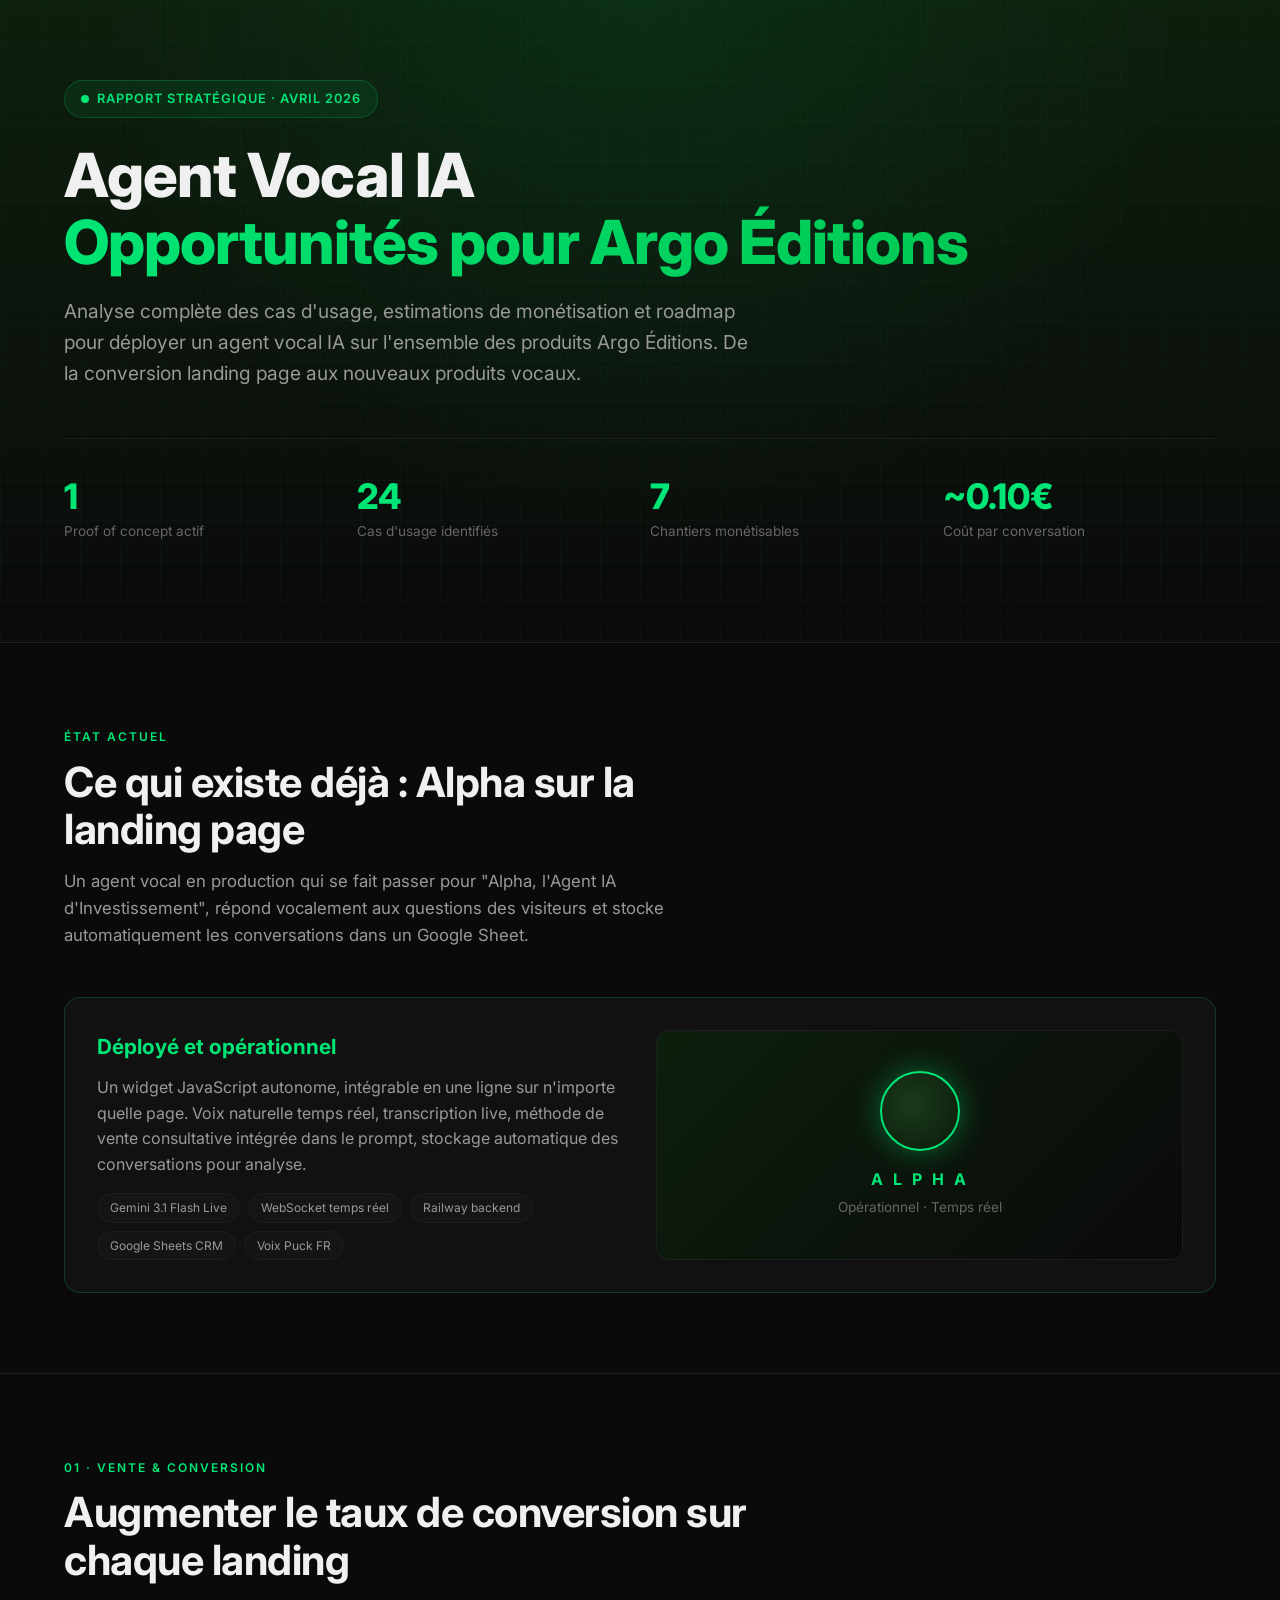
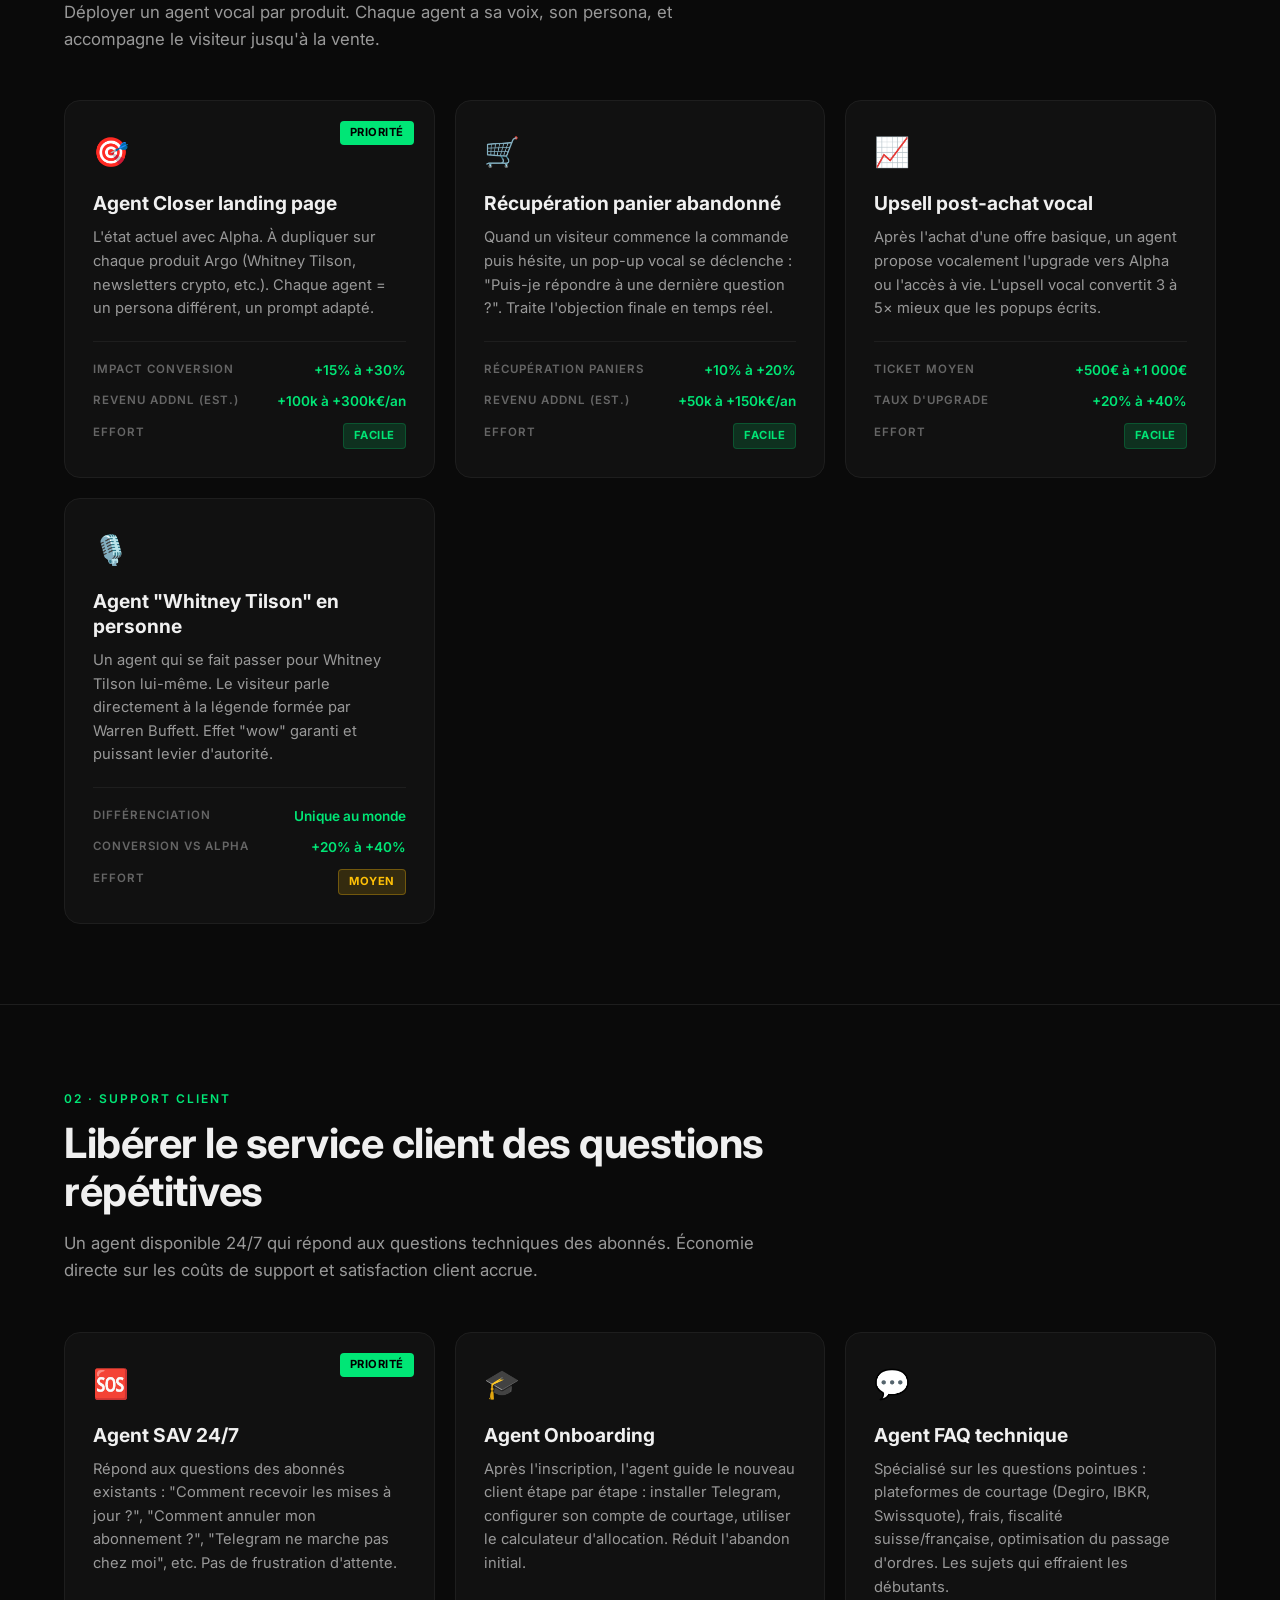
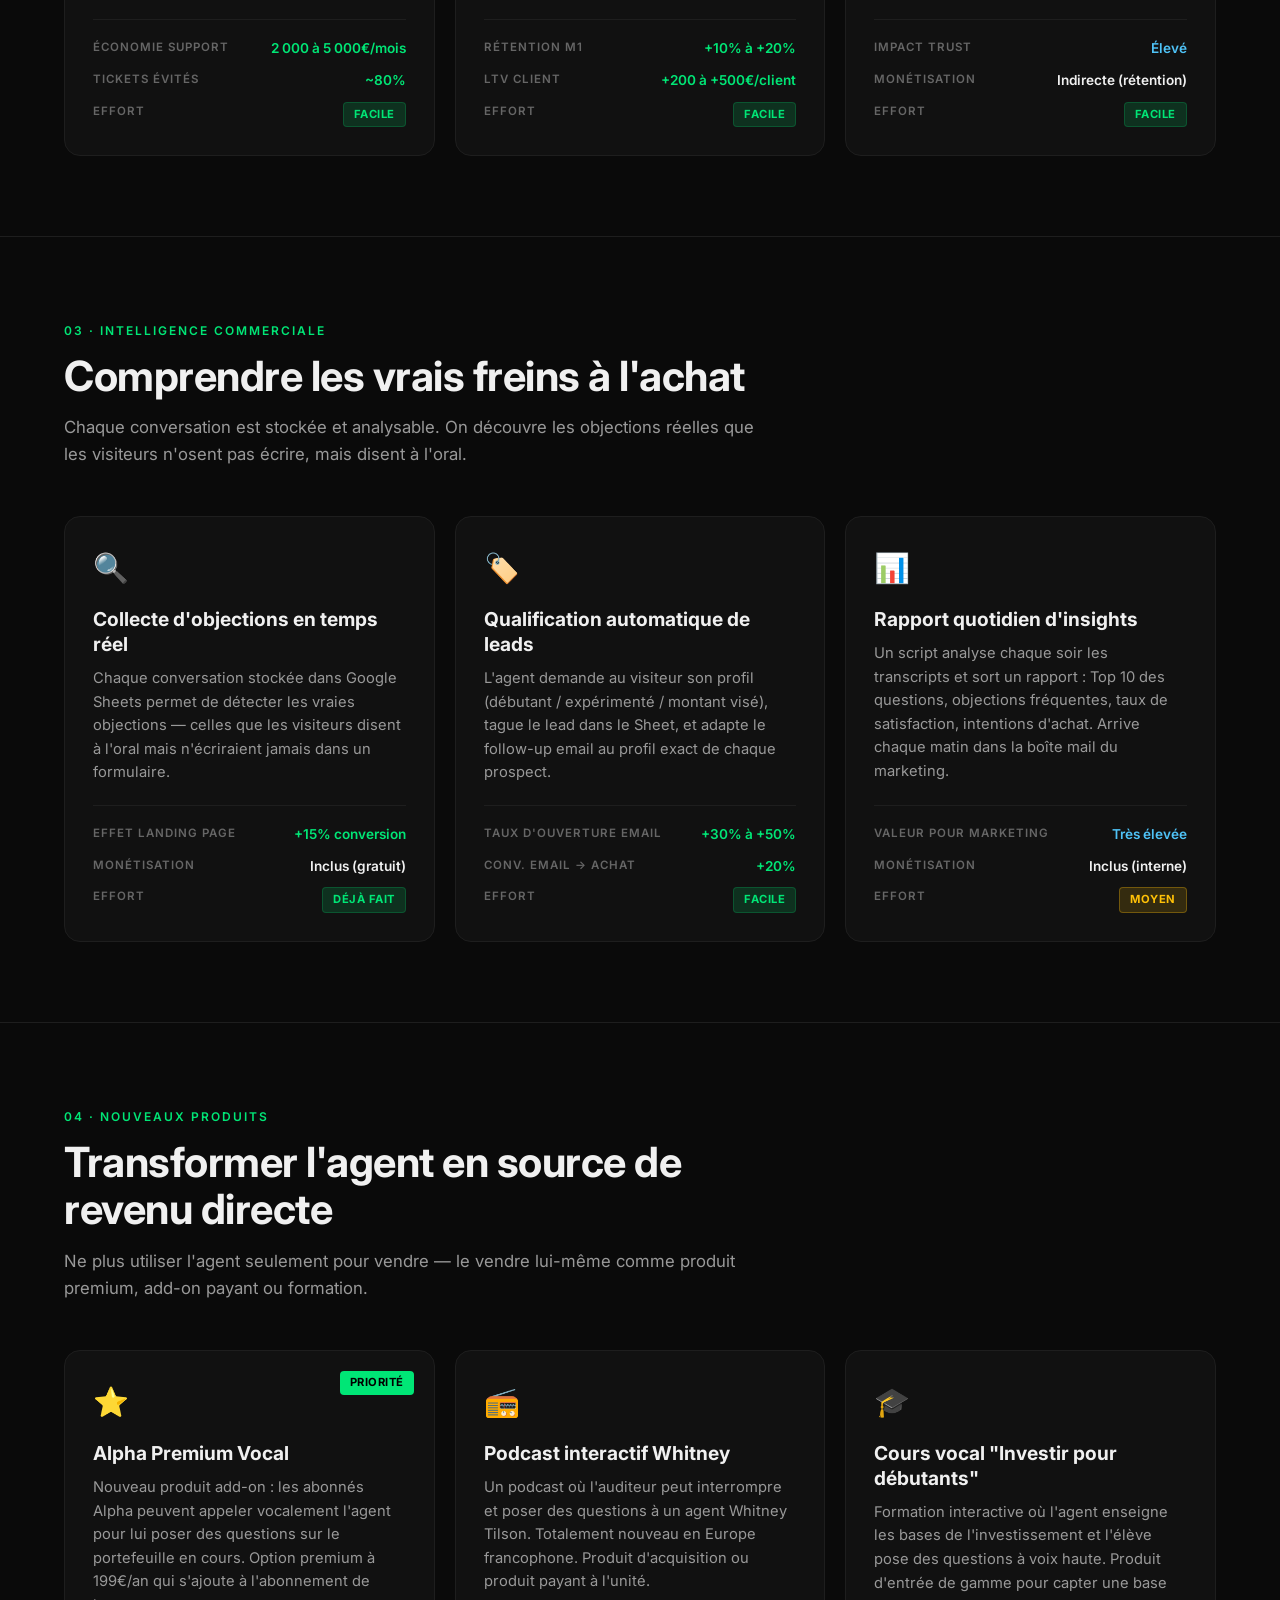
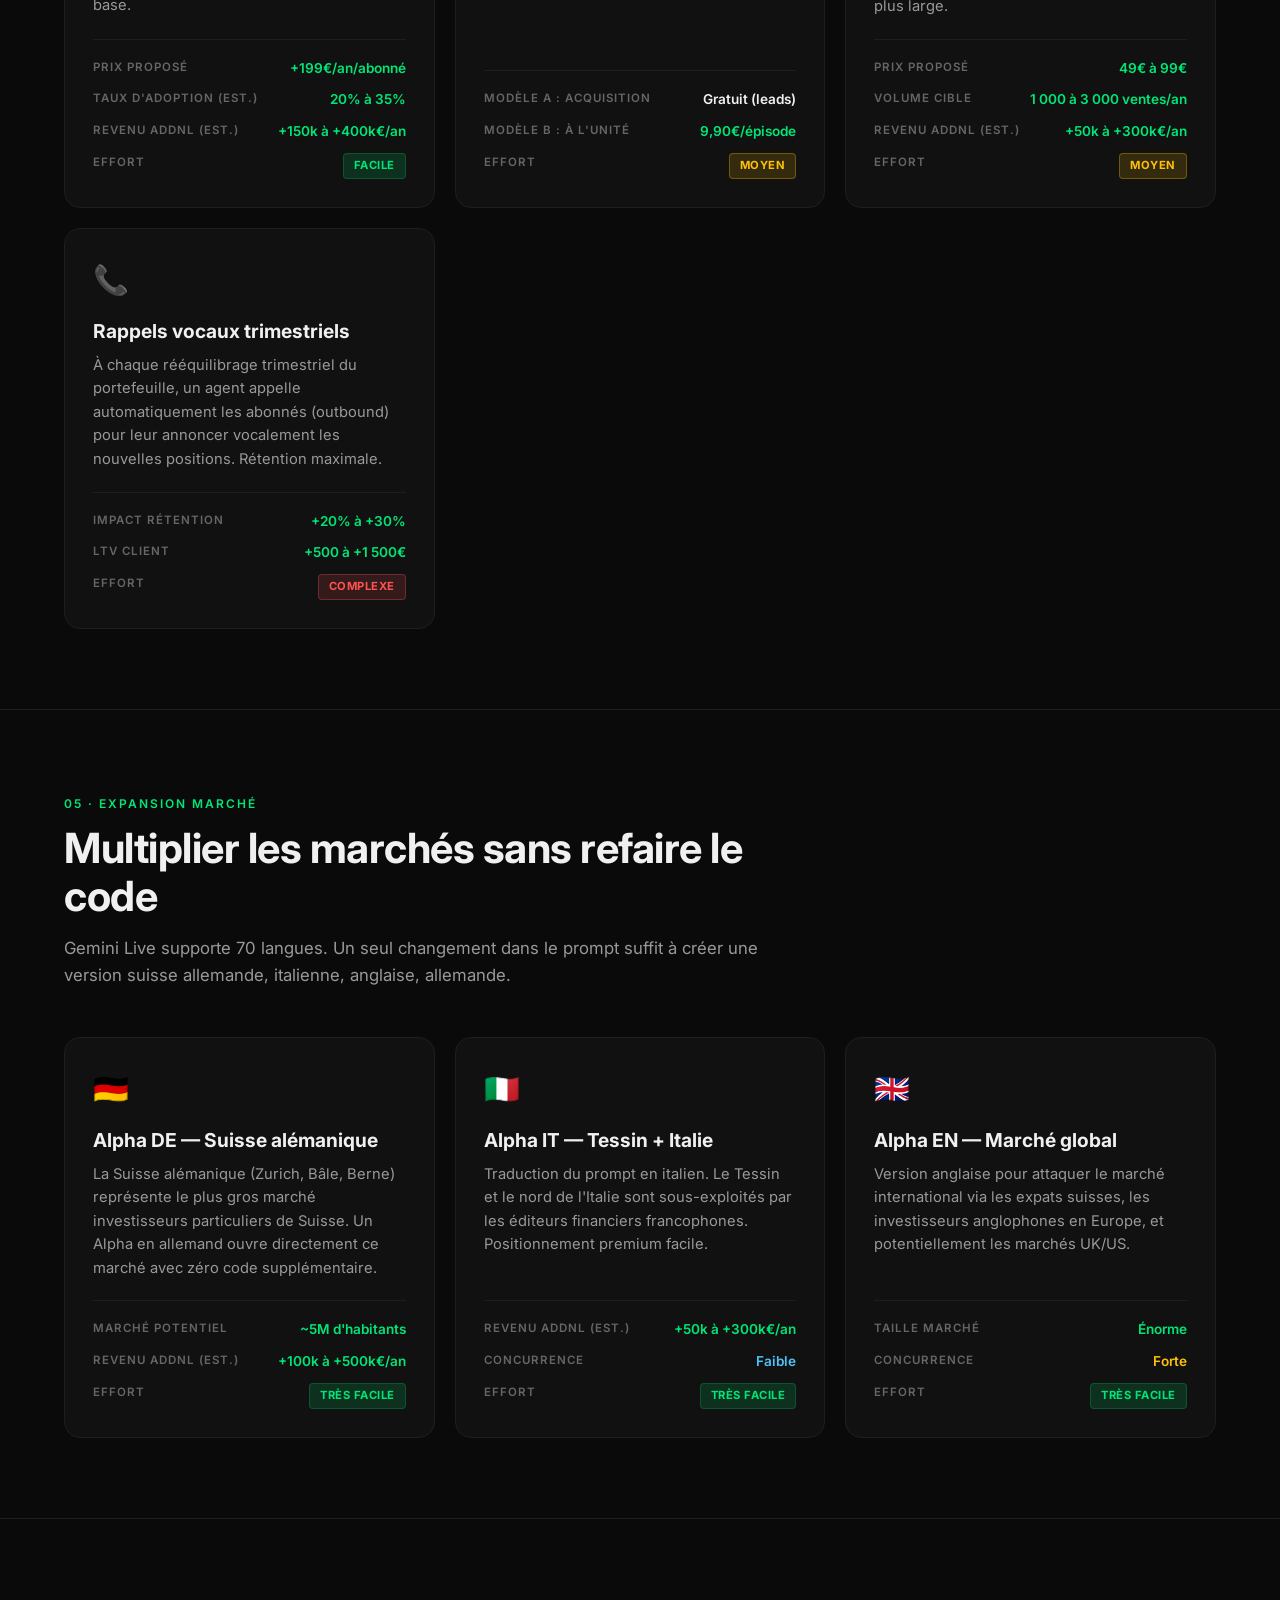
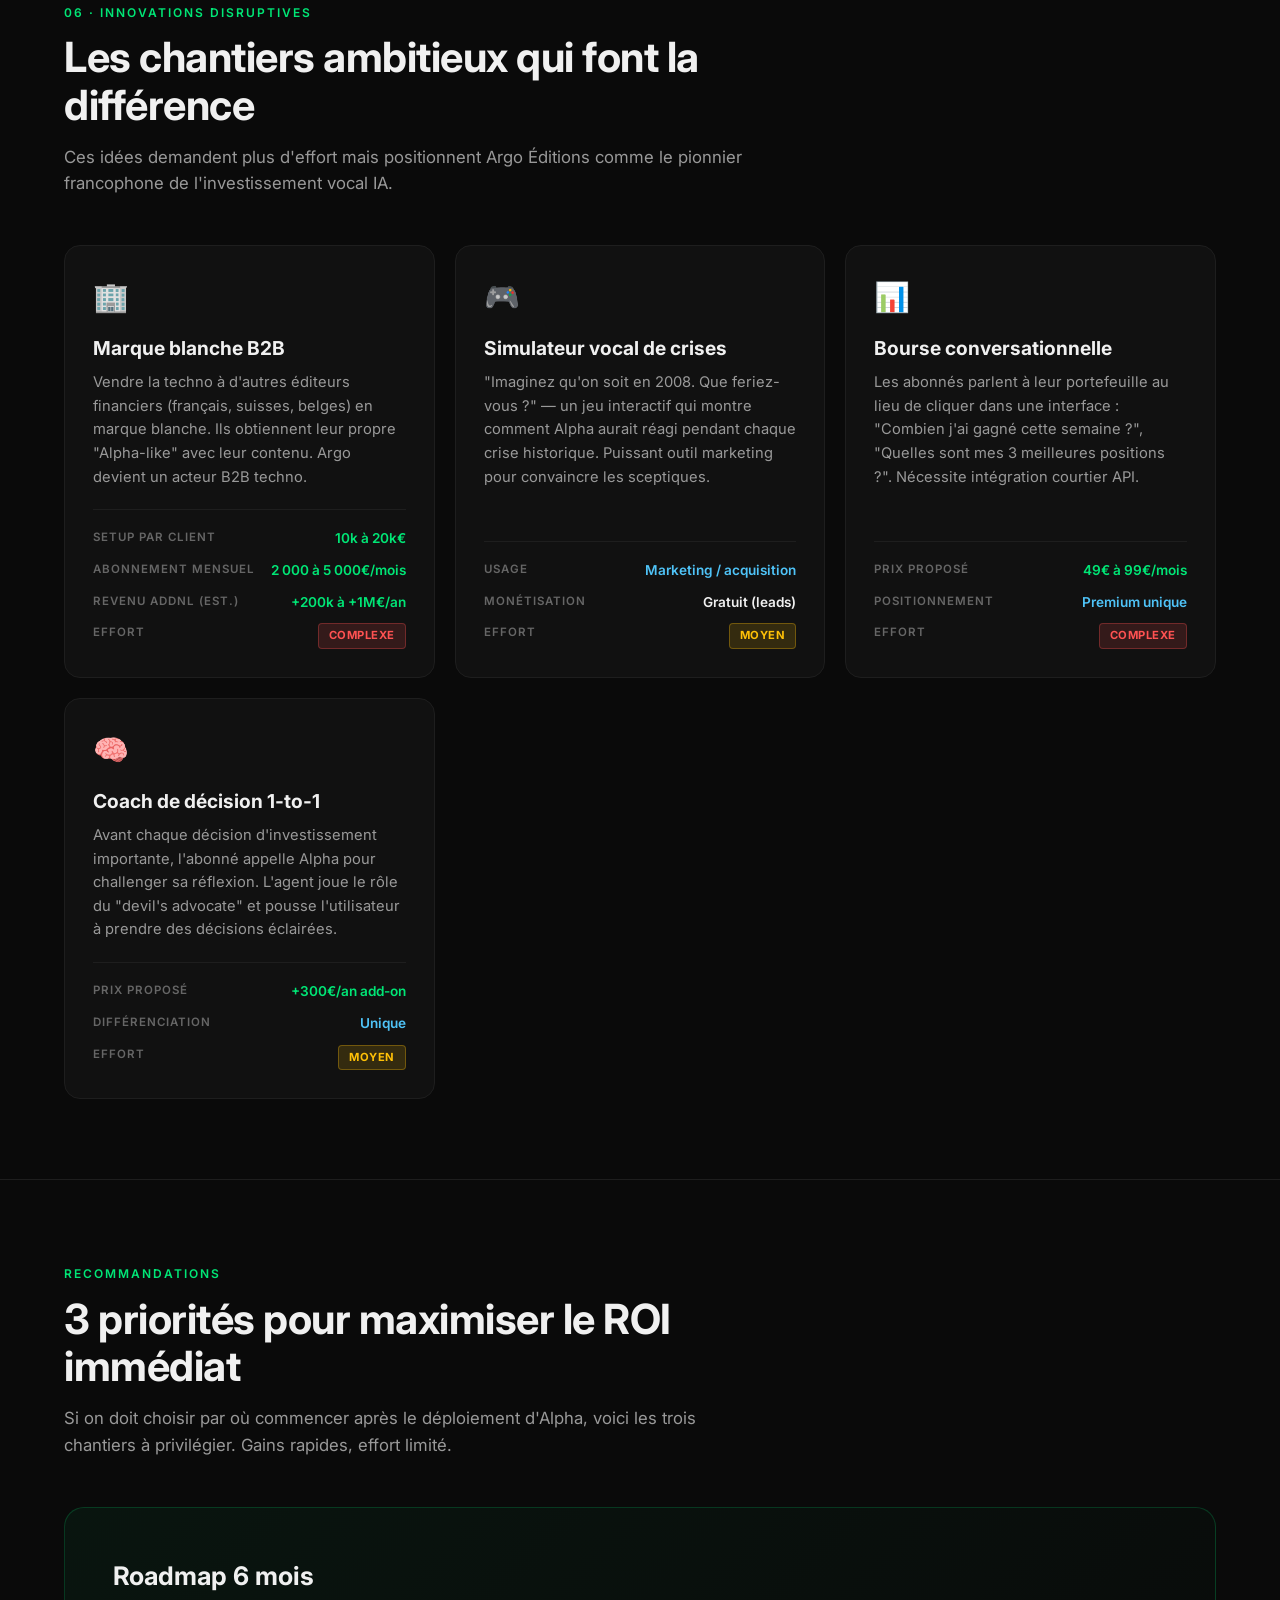
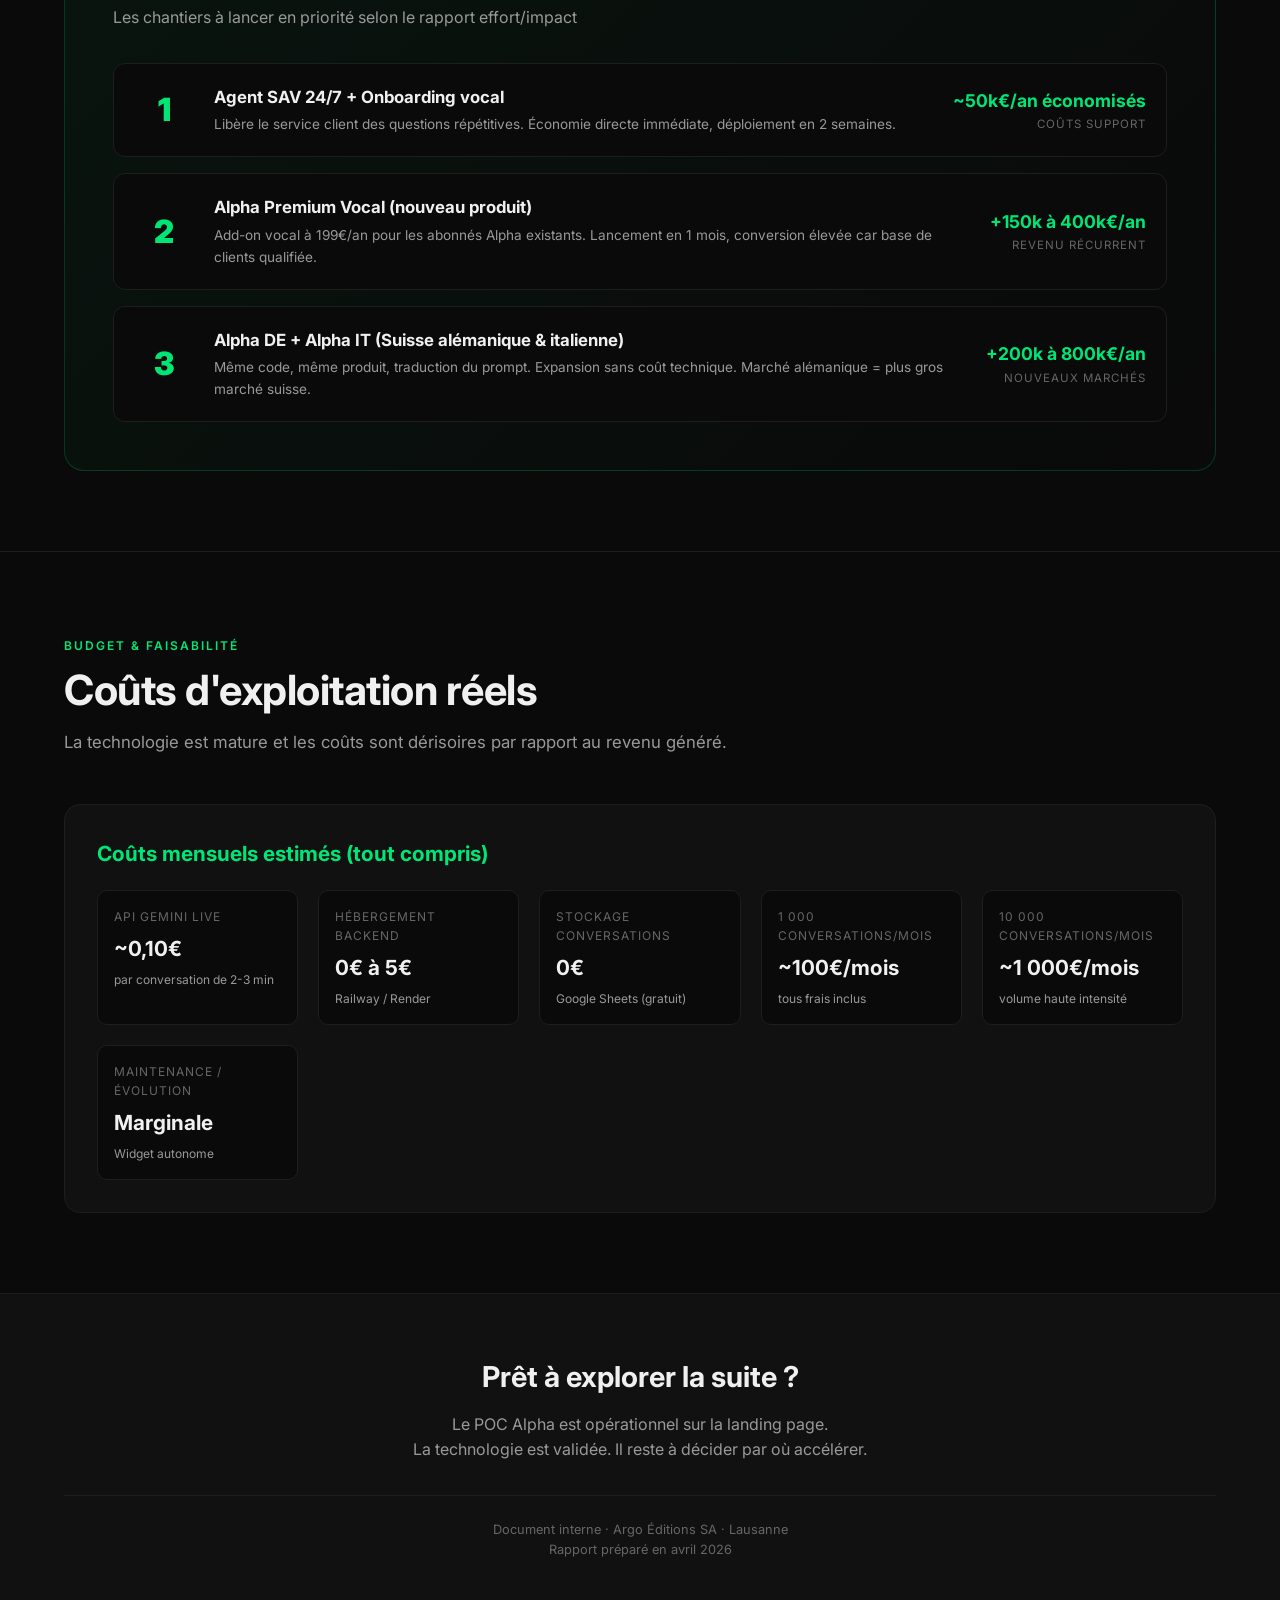
==== presentation/index.html @ e546a3e7 "Add strategic presentation site for Argo Éditions Co-Authored-By: Claude Opus 4.6 (1M context) <nore" ====
<!DOCTYPE html>
<html lang="fr">
<head>
  <meta charset="UTF-8">
  <meta name="viewport" content="width=device-width, initial-scale=1.0">
  <title>Agent Vocal IA — Opportunités pour Argo Éditions</title>
  <meta name="description" content="Présentation stratégique : cas d'usage, monétisation et roadmap pour déployer l'agent vocal IA chez Argo Éditions SA.">
  <link rel="preconnect" href="https://fonts.googleapis.com">
  <link rel="preconnect" href="https://fonts.gstatic.com" crossorigin>
  <link href="https://fonts.googleapis.com/css2?family=Inter:wght@300;400;500;600;700;800;900&display=swap" rel="stylesheet">
  <style>
    * {
      margin: 0;
      padding: 0;
      box-sizing: border-box;
    }

    :root {
      --bg: #0a0a0a;
      --bg-2: #111;
      --bg-3: #151515;
      --border: #1e1e1e;
      --border-hover: #2a2a2a;
      --green: #00e676;
      --green-dim: rgba(0, 230, 118, 0.08);
      --green-border: rgba(0, 230, 118, 0.2);
      --text: #f0f0f0;
      --text-dim: #999;
      --text-subtle: #666;
      --yellow: #ffc107;
      --red: #ff5252;
      --blue: #4fc3f7;
    }

    html {
      scroll-behavior: smooth;
    }

    body {
      font-family: 'Inter', -apple-system, BlinkMacSystemFont, sans-serif;
      background: var(--bg);
      color: var(--text);
      line-height: 1.6;
      -webkit-font-smoothing: antialiased;
    }

    .container {
      max-width: 1200px;
      margin: 0 auto;
      padding: 0 24px;
    }

    /* ============ HEADER / HERO ============ */
    header {
      background: radial-gradient(ellipse at top, rgba(0, 230, 118, 0.08) 0%, transparent 60%),
                  linear-gradient(180deg, #0d1f0d 0%, #0a0a0a 100%);
      border-bottom: 1px solid var(--border);
      padding: 80px 0 100px;
      position: relative;
      overflow: hidden;
    }

    header::before {
      content: "";
      position: absolute;
      top: 0;
      left: 0;
      right: 0;
      bottom: 0;
      background-image:
        linear-gradient(rgba(0, 230, 118, 0.03) 1px, transparent 1px),
        linear-gradient(90deg, rgba(0, 230, 118, 0.03) 1px, transparent 1px);
      background-size: 40px 40px;
      pointer-events: none;
    }

    .hero-badge {
      display: inline-flex;
      align-items: center;
      gap: 8px;
      background: var(--green-dim);
      border: 1px solid var(--green-border);
      color: var(--green);
      padding: 8px 16px;
      border-radius: 50px;
      font-size: 0.8rem;
      font-weight: 600;
      letter-spacing: 1px;
      text-transform: uppercase;
      margin-bottom: 24px;
    }

    .hero-badge::before {
      content: "";
      width: 8px;
      height: 8px;
      background: var(--green);
      border-radius: 50%;
      animation: pulse 2s ease-in-out infinite;
    }

    @keyframes pulse {
      0%, 100% { opacity: 1; transform: scale(1); }
      50% { opacity: 0.5; transform: scale(1.2); }
    }

    header h1 {
      font-size: clamp(2rem, 5vw, 3.8rem);
      font-weight: 800;
      line-height: 1.1;
      margin-bottom: 20px;
      letter-spacing: -1px;
    }

    header h1 span {
      background: linear-gradient(135deg, #00e676, #00c853);
      -webkit-background-clip: text;
      -webkit-text-fill-color: transparent;
      background-clip: text;
    }

    header .subtitle {
      font-size: 1.2rem;
      color: var(--text-dim);
      max-width: 700px;
      margin-bottom: 40px;
    }

    .hero-stats {
      display: grid;
      grid-template-columns: repeat(auto-fit, minmax(180px, 1fr));
      gap: 20px;
      margin-top: 50px;
      padding-top: 40px;
      border-top: 1px solid var(--border);
    }

    .hero-stat .number {
      font-size: 2.2rem;
      font-weight: 800;
      color: var(--green);
      line-height: 1;
    }

    .hero-stat .label {
      font-size: 0.85rem;
      color: var(--text-subtle);
      margin-top: 6px;
    }

    /* ============ SECTIONS ============ */
    section {
      padding: 80px 0;
      border-bottom: 1px solid var(--border);
    }

    .section-header {
      margin-bottom: 48px;
      max-width: 700px;
    }

    .section-tag {
      display: inline-block;
      font-size: 0.75rem;
      color: var(--green);
      font-weight: 600;
      letter-spacing: 2px;
      text-transform: uppercase;
      margin-bottom: 12px;
    }

    .section-header h2 {
      font-size: clamp(1.8rem, 3.5vw, 2.6rem);
      font-weight: 700;
      line-height: 1.15;
      margin-bottom: 14px;
      letter-spacing: -0.5px;
    }

    .section-header p {
      color: var(--text-dim);
      font-size: 1.05rem;
    }

    /* ============ CURRENT STATE ============ */
    .current-box {
      background: var(--bg-2);
      border: 1px solid var(--green-border);
      border-radius: 16px;
      padding: 32px;
      display: grid;
      grid-template-columns: 1fr 1fr;
      gap: 32px;
    }

    .current-box .current-text h3 {
      font-size: 1.3rem;
      margin-bottom: 12px;
      color: var(--green);
    }

    .current-box .current-text p {
      color: var(--text-dim);
      margin-bottom: 16px;
    }

    .tech-stack {
      display: flex;
      flex-wrap: wrap;
      gap: 8px;
      margin-top: 12px;
    }

    .tech-chip {
      background: var(--bg-3);
      border: 1px solid var(--border);
      padding: 4px 12px;
      border-radius: 50px;
      font-size: 0.75rem;
      color: var(--text-dim);
    }

    .current-box .current-demo {
      background: linear-gradient(135deg, #0d1f0d, #0a0a0a);
      border: 1px solid var(--border);
      border-radius: 12px;
      padding: 24px;
      display: flex;
      flex-direction: column;
      align-items: center;
      justify-content: center;
      text-align: center;
    }

    .demo-orb {
      width: 80px;
      height: 80px;
      border-radius: 50%;
      background: radial-gradient(circle at 40% 40%, #1a3a1a, #0a1a0a);
      border: 2px solid var(--green);
      box-shadow: 0 0 30px rgba(0, 230, 118, 0.4);
      animation: breathe 3s ease-in-out infinite;
      margin-bottom: 16px;
    }

    @keyframes breathe {
      0%, 100% { transform: scale(1); }
      50% { transform: scale(1.08); }
    }

    .demo-label {
      color: var(--green);
      font-weight: 700;
      letter-spacing: 3px;
      font-size: 1rem;
      margin-bottom: 4px;
    }

    .demo-status {
      font-size: 0.85rem;
      color: var(--text-subtle);
    }

    /* ============ CARDS GRID ============ */
    .cards-grid {
      display: grid;
      grid-template-columns: repeat(auto-fit, minmax(340px, 1fr));
      gap: 20px;
    }

    .card {
      background: var(--bg-2);
      border: 1px solid var(--border);
      border-radius: 16px;
      padding: 28px;
      transition: all 0.3s ease;
      display: flex;
      flex-direction: column;
      position: relative;
    }

    .card:hover {
      border-color: var(--green-border);
      transform: translateY(-4px);
      box-shadow: 0 8px 30px rgba(0, 230, 118, 0.08);
    }

    .card-icon {
      font-size: 1.8rem;
      margin-bottom: 16px;
    }

    .card h3 {
      font-size: 1.2rem;
      font-weight: 700;
      margin-bottom: 10px;
      line-height: 1.3;
    }

    .card p.desc {
      color: var(--text-dim);
      font-size: 0.92rem;
      margin-bottom: 20px;
      flex-grow: 1;
    }

    .card-details {
      display: flex;
      flex-direction: column;
      gap: 10px;
      padding-top: 18px;
      border-top: 1px solid var(--border);
    }

    .card-detail-row {
      display: flex;
      justify-content: space-between;
      align-items: flex-start;
      gap: 12px;
    }

    .detail-label {
      font-size: 0.72rem;
      color: var(--text-subtle);
      text-transform: uppercase;
      letter-spacing: 1px;
      font-weight: 600;
      flex-shrink: 0;
    }

    .detail-value {
      font-size: 0.85rem;
      color: var(--text);
      font-weight: 600;
      text-align: right;
    }

    .detail-value.green { color: var(--green); }
    .detail-value.yellow { color: var(--yellow); }
    .detail-value.blue { color: var(--blue); }

    .badge {
      display: inline-block;
      padding: 3px 10px;
      border-radius: 4px;
      font-size: 0.7rem;
      font-weight: 700;
      letter-spacing: 0.5px;
      text-transform: uppercase;
      margin-left: 8px;
    }

    .badge-priority {
      background: var(--green);
      color: #000;
      position: absolute;
      top: 20px;
      right: 20px;
    }

    .badge-easy {
      background: rgba(0, 230, 118, 0.15);
      color: var(--green);
      border: 1px solid var(--green-border);
    }

    .badge-medium {
      background: rgba(255, 193, 7, 0.15);
      color: var(--yellow);
      border: 1px solid rgba(255, 193, 7, 0.3);
    }

    .badge-hard {
      background: rgba(255, 82, 82, 0.15);
      color: var(--red);
      border: 1px solid rgba(255, 82, 82, 0.3);
    }

    /* ============ PRIORITIES ============ */
    .priorities {
      background: linear-gradient(135deg, rgba(0, 230, 118, 0.05), transparent);
      border: 1px solid var(--green-border);
      border-radius: 20px;
      padding: 48px;
      margin-top: 40px;
    }

    .priorities h3 {
      font-size: 1.6rem;
      margin-bottom: 8px;
    }

    .priorities p.subtitle {
      color: var(--text-dim);
      margin-bottom: 32px;
    }

    .priority-list {
      display: flex;
      flex-direction: column;
      gap: 16px;
    }

    .priority-item {
      display: grid;
      grid-template-columns: 60px 1fr auto;
      gap: 20px;
      align-items: center;
      padding: 20px;
      background: var(--bg);
      border: 1px solid var(--border);
      border-radius: 12px;
      transition: all 0.3s;
    }

    .priority-item:hover {
      border-color: var(--green-border);
    }

    .priority-rank {
      font-size: 2rem;
      font-weight: 900;
      color: var(--green);
      text-align: center;
    }

    .priority-content h4 {
      font-size: 1.05rem;
      margin-bottom: 4px;
    }

    .priority-content p {
      font-size: 0.85rem;
      color: var(--text-dim);
    }

    .priority-roi {
      text-align: right;
    }

    .priority-roi .amount {
      font-size: 1.1rem;
      font-weight: 700;
      color: var(--green);
    }

    .priority-roi .label {
      font-size: 0.72rem;
      color: var(--text-subtle);
      text-transform: uppercase;
      letter-spacing: 1px;
    }

    /* ============ COST BREAKDOWN ============ */
    .cost-section {
      background: var(--bg-2);
      border: 1px solid var(--border);
      border-radius: 16px;
      padding: 32px;
      margin-top: 32px;
    }

    .cost-section h3 {
      font-size: 1.3rem;
      margin-bottom: 20px;
      color: var(--green);
    }

    .cost-grid {
      display: grid;
      grid-template-columns: repeat(auto-fit, minmax(200px, 1fr));
      gap: 20px;
    }

    .cost-item {
      padding: 16px;
      background: var(--bg);
      border-radius: 10px;
      border: 1px solid var(--border);
    }

    .cost-item .cost-label {
      font-size: 0.75rem;
      color: var(--text-subtle);
      text-transform: uppercase;
      letter-spacing: 1px;
      margin-bottom: 6px;
    }

    .cost-item .cost-value {
      font-size: 1.3rem;
      font-weight: 700;
      color: var(--text);
    }

    .cost-item .cost-note {
      font-size: 0.75rem;
      color: var(--text-dim);
      margin-top: 4px;
    }

    /* ============ FOOTER ============ */
    footer {
      padding: 60px 0 40px;
      text-align: center;
      background: var(--bg-2);
    }

    footer h2 {
      font-size: 1.8rem;
      margin-bottom: 12px;
    }

    footer p {
      color: var(--text-dim);
      margin-bottom: 24px;
    }

    footer .footer-meta {
      font-size: 0.8rem;
      color: var(--text-subtle);
      margin-top: 32px;
      padding-top: 24px;
      border-top: 1px solid var(--border);
    }

    /* ============ RESPONSIVE ============ */
    @media (max-width: 768px) {
      .current-box {
        grid-template-columns: 1fr;
      }

      .priority-item {
        grid-template-columns: 40px 1fr;
      }

      .priority-roi {
        grid-column: 2;
        text-align: left;
        margin-top: 8px;
      }

      .priorities {
        padding: 28px 20px;
      }

      section {
        padding: 60px 0;
      }

      header {
        padding: 60px 0 70px;
      }
    }
  </style>
</head>
<body>

  <!-- ============ HERO ============ -->
  <header>
    <div class="container">
      <div class="hero-badge">Rapport stratégique · Avril 2026</div>
      <h1>Agent Vocal IA<br><span>Opportunités pour Argo Éditions</span></h1>
      <p class="subtitle">
        Analyse complète des cas d'usage, estimations de monétisation et roadmap pour
        déployer un agent vocal IA sur l'ensemble des produits Argo Éditions.
        De la conversion landing page aux nouveaux produits vocaux.
      </p>

      <div class="hero-stats">
        <div class="hero-stat">
          <div class="number">1</div>
          <div class="label">Proof of concept actif</div>
        </div>
        <div class="hero-stat">
          <div class="number">24</div>
          <div class="label">Cas d'usage identifiés</div>
        </div>
        <div class="hero-stat">
          <div class="number">7</div>
          <div class="label">Chantiers monétisables</div>
        </div>
        <div class="hero-stat">
          <div class="number">~0.10€</div>
          <div class="label">Coût par conversation</div>
        </div>
      </div>
    </div>
  </header>

  <!-- ============ ÉTAT ACTUEL ============ -->
  <section>
    <div class="container">
      <div class="section-header">
        <div class="section-tag">État actuel</div>
        <h2>Ce qui existe déjà : Alpha sur la landing page</h2>
        <p>Un agent vocal en production qui se fait passer pour "Alpha, l'Agent IA d'Investissement", répond vocalement aux questions des visiteurs et stocke automatiquement les conversations dans un Google Sheet.</p>
      </div>

      <div class="current-box">
        <div class="current-text">
          <h3>Déployé et opérationnel</h3>
          <p>Un widget JavaScript autonome, intégrable en une ligne sur n'importe quelle page. Voix naturelle temps réel, transcription live, méthode de vente consultative intégrée dans le prompt, stockage automatique des conversations pour analyse.</p>
          <div class="tech-stack">
            <span class="tech-chip">Gemini 3.1 Flash Live</span>
            <span class="tech-chip">WebSocket temps réel</span>
            <span class="tech-chip">Railway backend</span>
            <span class="tech-chip">Google Sheets CRM</span>
            <span class="tech-chip">Voix Puck FR</span>
          </div>
        </div>
        <div class="current-demo">
          <div class="demo-orb"></div>
          <div class="demo-label">A L P H A</div>
          <div class="demo-status">Opérationnel · Temps réel</div>
        </div>
      </div>
    </div>
  </section>

  <!-- ============ CATÉGORIE 1 : VENTE ============ -->
  <section>
    <div class="container">
      <div class="section-header">
        <div class="section-tag">01 · Vente &amp; Conversion</div>
        <h2>Augmenter le taux de conversion sur chaque landing</h2>
        <p>Déployer un agent vocal par produit. Chaque agent a sa voix, son persona, et accompagne le visiteur jusqu'à la vente.</p>
      </div>

      <div class="cards-grid">

        <div class="card">
          <div class="badge-priority badge">Priorité</div>
          <div class="card-icon">🎯</div>
          <h3>Agent Closer landing page</h3>
          <p class="desc">L'état actuel avec Alpha. À dupliquer sur chaque produit Argo (Whitney Tilson, newsletters crypto, etc.). Chaque agent = un persona différent, un prompt adapté.</p>
          <div class="card-details">
            <div class="card-detail-row">
              <span class="detail-label">Impact conversion</span>
              <span class="detail-value green">+15% à +30%</span>
            </div>
            <div class="card-detail-row">
              <span class="detail-label">Revenu addnl (est.)</span>
              <span class="detail-value green">+100k à +300k€/an</span>
            </div>
            <div class="card-detail-row">
              <span class="detail-label">Effort</span>
              <span class="detail-value"><span class="badge badge-easy">Facile</span></span>
            </div>
          </div>
        </div>

        <div class="card">
          <div class="card-icon">🛒</div>
          <h3>Récupération panier abandonné</h3>
          <p class="desc">Quand un visiteur commence la commande puis hésite, un pop-up vocal se déclenche : "Puis-je répondre à une dernière question ?". Traite l'objection finale en temps réel.</p>
          <div class="card-details">
            <div class="card-detail-row">
              <span class="detail-label">Récupération paniers</span>
              <span class="detail-value green">+10% à +20%</span>
            </div>
            <div class="card-detail-row">
              <span class="detail-label">Revenu addnl (est.)</span>
              <span class="detail-value green">+50k à +150k€/an</span>
            </div>
            <div class="card-detail-row">
              <span class="detail-label">Effort</span>
              <span class="detail-value"><span class="badge badge-easy">Facile</span></span>
            </div>
          </div>
        </div>

        <div class="card">
          <div class="card-icon">📈</div>
          <h3>Upsell post-achat vocal</h3>
          <p class="desc">Après l'achat d'une offre basique, un agent propose vocalement l'upgrade vers Alpha ou l'accès à vie. L'upsell vocal convertit 3 à 5× mieux que les popups écrits.</p>
          <div class="card-details">
            <div class="card-detail-row">
              <span class="detail-label">Ticket moyen</span>
              <span class="detail-value green">+500€ à +1 000€</span>
            </div>
            <div class="card-detail-row">
              <span class="detail-label">Taux d'upgrade</span>
              <span class="detail-value green">+20% à +40%</span>
            </div>
            <div class="card-detail-row">
              <span class="detail-label">Effort</span>
              <span class="detail-value"><span class="badge badge-easy">Facile</span></span>
            </div>
          </div>
        </div>

        <div class="card">
          <div class="card-icon">🎙️</div>
          <h3>Agent "Whitney Tilson" en personne</h3>
          <p class="desc">Un agent qui se fait passer pour Whitney Tilson lui-même. Le visiteur parle directement à la légende formée par Warren Buffett. Effet "wow" garanti et puissant levier d'autorité.</p>
          <div class="card-details">
            <div class="card-detail-row">
              <span class="detail-label">Différenciation</span>
              <span class="detail-value green">Unique au monde</span>
            </div>
            <div class="card-detail-row">
              <span class="detail-label">Conversion vs Alpha</span>
              <span class="detail-value green">+20% à +40%</span>
            </div>
            <div class="card-detail-row">
              <span class="detail-label">Effort</span>
              <span class="detail-value"><span class="badge badge-medium">Moyen</span></span>
            </div>
          </div>
        </div>

      </div>
    </div>
  </section>

  <!-- ============ CATÉGORIE 2 : SUPPORT ============ -->
  <section>
    <div class="container">
      <div class="section-header">
        <div class="section-tag">02 · Support Client</div>
        <h2>Libérer le service client des questions répétitives</h2>
        <p>Un agent disponible 24/7 qui répond aux questions techniques des abonnés. Économie directe sur les coûts de support et satisfaction client accrue.</p>
      </div>

      <div class="cards-grid">

        <div class="card">
          <div class="badge-priority badge">Priorité</div>
          <div class="card-icon">🆘</div>
          <h3>Agent SAV 24/7</h3>
          <p class="desc">Répond aux questions des abonnés existants : "Comment recevoir les mises à jour ?", "Comment annuler mon abonnement ?", "Telegram ne marche pas chez moi", etc. Pas de frustration d'attente.</p>
          <div class="card-details">
            <div class="card-detail-row">
              <span class="detail-label">Économie support</span>
              <span class="detail-value green">2 000 à 5 000€/mois</span>
            </div>
            <div class="card-detail-row">
              <span class="detail-label">Tickets évités</span>
              <span class="detail-value green">~80%</span>
            </div>
            <div class="card-detail-row">
              <span class="detail-label">Effort</span>
              <span class="detail-value"><span class="badge badge-easy">Facile</span></span>
            </div>
          </div>
        </div>

        <div class="card">
          <div class="card-icon">🎓</div>
          <h3>Agent Onboarding</h3>
          <p class="desc">Après l'inscription, l'agent guide le nouveau client étape par étape : installer Telegram, configurer son compte de courtage, utiliser le calculateur d'allocation. Réduit l'abandon initial.</p>
          <div class="card-details">
            <div class="card-detail-row">
              <span class="detail-label">Rétention M1</span>
              <span class="detail-value green">+10% à +20%</span>
            </div>
            <div class="card-detail-row">
              <span class="detail-label">LTV client</span>
              <span class="detail-value green">+200 à +500€/client</span>
            </div>
            <div class="card-detail-row">
              <span class="detail-label">Effort</span>
              <span class="detail-value"><span class="badge badge-easy">Facile</span></span>
            </div>
          </div>
        </div>

        <div class="card">
          <div class="card-icon">💬</div>
          <h3>Agent FAQ technique</h3>
          <p class="desc">Spécialisé sur les questions pointues : plateformes de courtage (Degiro, IBKR, Swissquote), frais, fiscalité suisse/française, optimisation du passage d'ordres. Les sujets qui effraient les débutants.</p>
          <div class="card-details">
            <div class="card-detail-row">
              <span class="detail-label">Impact trust</span>
              <span class="detail-value blue">Élevé</span>
            </div>
            <div class="card-detail-row">
              <span class="detail-label">Monétisation</span>
              <span class="detail-value">Indirecte (rétention)</span>
            </div>
            <div class="card-detail-row">
              <span class="detail-label">Effort</span>
              <span class="detail-value"><span class="badge badge-easy">Facile</span></span>
            </div>
          </div>
        </div>

      </div>
    </div>
  </section>

  <!-- ============ CATÉGORIE 3 : INTELLIGENCE COMMERCIALE ============ -->
  <section>
    <div class="container">
      <div class="section-header">
        <div class="section-tag">03 · Intelligence Commerciale</div>
        <h2>Comprendre les vrais freins à l'achat</h2>
        <p>Chaque conversation est stockée et analysable. On découvre les objections réelles que les visiteurs n'osent pas écrire, mais disent à l'oral.</p>
      </div>

      <div class="cards-grid">

        <div class="card">
          <div class="card-icon">🔍</div>
          <h3>Collecte d'objections en temps réel</h3>
          <p class="desc">Chaque conversation stockée dans Google Sheets permet de détecter les vraies objections — celles que les visiteurs disent à l'oral mais n'écriraient jamais dans un formulaire.</p>
          <div class="card-details">
            <div class="card-detail-row">
              <span class="detail-label">Effet landing page</span>
              <span class="detail-value green">+15% conversion</span>
            </div>
            <div class="card-detail-row">
              <span class="detail-label">Monétisation</span>
              <span class="detail-value">Inclus (gratuit)</span>
            </div>
            <div class="card-detail-row">
              <span class="detail-label">Effort</span>
              <span class="detail-value"><span class="badge badge-easy">Déjà fait</span></span>
            </div>
          </div>
        </div>

        <div class="card">
          <div class="card-icon">🏷️</div>
          <h3>Qualification automatique de leads</h3>
          <p class="desc">L'agent demande au visiteur son profil (débutant / expérimenté / montant visé), tague le lead dans le Sheet, et adapte le follow-up email au profil exact de chaque prospect.</p>
          <div class="card-details">
            <div class="card-detail-row">
              <span class="detail-label">Taux d'ouverture email</span>
              <span class="detail-value green">+30% à +50%</span>
            </div>
            <div class="card-detail-row">
              <span class="detail-label">Conv. email → achat</span>
              <span class="detail-value green">+20%</span>
            </div>
            <div class="card-detail-row">
              <span class="detail-label">Effort</span>
              <span class="detail-value"><span class="badge badge-easy">Facile</span></span>
            </div>
          </div>
        </div>

        <div class="card">
          <div class="card-icon">📊</div>
          <h3>Rapport quotidien d'insights</h3>
          <p class="desc">Un script analyse chaque soir les transcripts et sort un rapport : Top 10 des questions, objections fréquentes, taux de satisfaction, intentions d'achat. Arrive chaque matin dans la boîte mail du marketing.</p>
          <div class="card-details">
            <div class="card-detail-row">
              <span class="detail-label">Valeur pour marketing</span>
              <span class="detail-value blue">Très élevée</span>
            </div>
            <div class="card-detail-row">
              <span class="detail-label">Monétisation</span>
              <span class="detail-value">Inclus (interne)</span>
            </div>
            <div class="card-detail-row">
              <span class="detail-label">Effort</span>
              <span class="detail-value"><span class="badge badge-medium">Moyen</span></span>
            </div>
          </div>
        </div>

      </div>
    </div>
  </section>

  <!-- ============ CATÉGORIE 4 : NOUVEAUX PRODUITS ============ -->
  <section>
    <div class="container">
      <div class="section-header">
        <div class="section-tag">04 · Nouveaux Produits</div>
        <h2>Transformer l'agent en source de revenu directe</h2>
        <p>Ne plus utiliser l'agent seulement pour vendre — le vendre lui-même comme produit premium, add-on payant ou formation.</p>
      </div>

      <div class="cards-grid">

        <div class="card">
          <div class="badge-priority badge">Priorité</div>
          <div class="card-icon">⭐</div>
          <h3>Alpha Premium Vocal</h3>
          <p class="desc">Nouveau produit add-on : les abonnés Alpha peuvent appeler vocalement l'agent pour lui poser des questions sur le portefeuille en cours. Option premium à 199€/an qui s'ajoute à l'abonnement de base.</p>
          <div class="card-details">
            <div class="card-detail-row">
              <span class="detail-label">Prix proposé</span>
              <span class="detail-value green">+199€/an/abonné</span>
            </div>
            <div class="card-detail-row">
              <span class="detail-label">Taux d'adoption (est.)</span>
              <span class="detail-value green">20% à 35%</span>
            </div>
            <div class="card-detail-row">
              <span class="detail-label">Revenu addnl (est.)</span>
              <span class="detail-value green">+150k à +400k€/an</span>
            </div>
            <div class="card-detail-row">
              <span class="detail-label">Effort</span>
              <span class="detail-value"><span class="badge badge-easy">Facile</span></span>
            </div>
          </div>
        </div>

        <div class="card">
          <div class="card-icon">📻</div>
          <h3>Podcast interactif Whitney</h3>
          <p class="desc">Un podcast où l'auditeur peut interrompre et poser des questions à un agent Whitney Tilson. Totalement nouveau en Europe francophone. Produit d'acquisition ou produit payant à l'unité.</p>
          <div class="card-details">
            <div class="card-detail-row">
              <span class="detail-label">Modèle A : acquisition</span>
              <span class="detail-value">Gratuit (leads)</span>
            </div>
            <div class="card-detail-row">
              <span class="detail-label">Modèle B : à l'unité</span>
              <span class="detail-value green">9,90€/épisode</span>
            </div>
            <div class="card-detail-row">
              <span class="detail-label">Effort</span>
              <span class="detail-value"><span class="badge badge-medium">Moyen</span></span>
            </div>
          </div>
        </div>

        <div class="card">
          <div class="card-icon">🎓</div>
          <h3>Cours vocal "Investir pour débutants"</h3>
          <p class="desc">Formation interactive où l'agent enseigne les bases de l'investissement et l'élève pose des questions à voix haute. Produit d'entrée de gamme pour capter une base plus large.</p>
          <div class="card-details">
            <div class="card-detail-row">
              <span class="detail-label">Prix proposé</span>
              <span class="detail-value green">49€ à 99€</span>
            </div>
            <div class="card-detail-row">
              <span class="detail-label">Volume cible</span>
              <span class="detail-value green">1 000 à 3 000 ventes/an</span>
            </div>
            <div class="card-detail-row">
              <span class="detail-label">Revenu addnl (est.)</span>
              <span class="detail-value green">+50k à +300k€/an</span>
            </div>
            <div class="card-detail-row">
              <span class="detail-label">Effort</span>
              <span class="detail-value"><span class="badge badge-medium">Moyen</span></span>
            </div>
          </div>
        </div>

        <div class="card">
          <div class="card-icon">📞</div>
          <h3>Rappels vocaux trimestriels</h3>
          <p class="desc">À chaque rééquilibrage trimestriel du portefeuille, un agent appelle automatiquement les abonnés (outbound) pour leur annoncer vocalement les nouvelles positions. Rétention maximale.</p>
          <div class="card-details">
            <div class="card-detail-row">
              <span class="detail-label">Impact rétention</span>
              <span class="detail-value green">+20% à +30%</span>
            </div>
            <div class="card-detail-row">
              <span class="detail-label">LTV client</span>
              <span class="detail-value green">+500 à +1 500€</span>
            </div>
            <div class="card-detail-row">
              <span class="detail-label">Effort</span>
              <span class="detail-value"><span class="badge badge-hard">Complexe</span></span>
            </div>
          </div>
        </div>

      </div>
    </div>
  </section>

  <!-- ============ CATÉGORIE 5 : EXPANSION ============ -->
  <section>
    <div class="container">
      <div class="section-header">
        <div class="section-tag">05 · Expansion marché</div>
        <h2>Multiplier les marchés sans refaire le code</h2>
        <p>Gemini Live supporte 70 langues. Un seul changement dans le prompt suffit à créer une version suisse allemande, italienne, anglaise, allemande.</p>
      </div>

      <div class="cards-grid">

        <div class="card">
          <div class="card-icon">🇩🇪</div>
          <h3>Alpha DE — Suisse alémanique</h3>
          <p class="desc">La Suisse alémanique (Zurich, Bâle, Berne) représente le plus gros marché investisseurs particuliers de Suisse. Un Alpha en allemand ouvre directement ce marché avec zéro code supplémentaire.</p>
          <div class="card-details">
            <div class="card-detail-row">
              <span class="detail-label">Marché potentiel</span>
              <span class="detail-value green">~5M d'habitants</span>
            </div>
            <div class="card-detail-row">
              <span class="detail-label">Revenu addnl (est.)</span>
              <span class="detail-value green">+100k à +500k€/an</span>
            </div>
            <div class="card-detail-row">
              <span class="detail-label">Effort</span>
              <span class="detail-value"><span class="badge badge-easy">Très facile</span></span>
            </div>
          </div>
        </div>

        <div class="card">
          <div class="card-icon">🇮🇹</div>
          <h3>Alpha IT — Tessin + Italie</h3>
          <p class="desc">Traduction du prompt en italien. Le Tessin et le nord de l'Italie sont sous-exploités par les éditeurs financiers francophones. Positionnement premium facile.</p>
          <div class="card-details">
            <div class="card-detail-row">
              <span class="detail-label">Revenu addnl (est.)</span>
              <span class="detail-value green">+50k à +300k€/an</span>
            </div>
            <div class="card-detail-row">
              <span class="detail-label">Concurrence</span>
              <span class="detail-value blue">Faible</span>
            </div>
            <div class="card-detail-row">
              <span class="detail-label">Effort</span>
              <span class="detail-value"><span class="badge badge-easy">Très facile</span></span>
            </div>
          </div>
        </div>

        <div class="card">
          <div class="card-icon">🇬🇧</div>
          <h3>Alpha EN — Marché global</h3>
          <p class="desc">Version anglaise pour attaquer le marché international via les expats suisses, les investisseurs anglophones en Europe, et potentiellement les marchés UK/US.</p>
          <div class="card-details">
            <div class="card-detail-row">
              <span class="detail-label">Taille marché</span>
              <span class="detail-value green">Énorme</span>
            </div>
            <div class="card-detail-row">
              <span class="detail-label">Concurrence</span>
              <span class="detail-value yellow">Forte</span>
            </div>
            <div class="card-detail-row">
              <span class="detail-label">Effort</span>
              <span class="detail-value"><span class="badge badge-easy">Très facile</span></span>
            </div>
          </div>
        </div>

      </div>
    </div>
  </section>

  <!-- ============ CATÉGORIE 6 : INNOVATIONS ============ -->
  <section>
    <div class="container">
      <div class="section-header">
        <div class="section-tag">06 · Innovations disruptives</div>
        <h2>Les chantiers ambitieux qui font la différence</h2>
        <p>Ces idées demandent plus d'effort mais positionnent Argo Éditions comme le pionnier francophone de l'investissement vocal IA.</p>
      </div>

      <div class="cards-grid">

        <div class="card">
          <div class="card-icon">🏢</div>
          <h3>Marque blanche B2B</h3>
          <p class="desc">Vendre la techno à d'autres éditeurs financiers (français, suisses, belges) en marque blanche. Ils obtiennent leur propre "Alpha-like" avec leur contenu. Argo devient un acteur B2B techno.</p>
          <div class="card-details">
            <div class="card-detail-row">
              <span class="detail-label">Setup par client</span>
              <span class="detail-value green">10k à 20k€</span>
            </div>
            <div class="card-detail-row">
              <span class="detail-label">Abonnement mensuel</span>
              <span class="detail-value green">2 000 à 5 000€/mois</span>
            </div>
            <div class="card-detail-row">
              <span class="detail-label">Revenu addnl (est.)</span>
              <span class="detail-value green">+200k à +1M€/an</span>
            </div>
            <div class="card-detail-row">
              <span class="detail-label">Effort</span>
              <span class="detail-value"><span class="badge badge-hard">Complexe</span></span>
            </div>
          </div>
        </div>

        <div class="card">
          <div class="card-icon">🎮</div>
          <h3>Simulateur vocal de crises</h3>
          <p class="desc">"Imaginez qu'on soit en 2008. Que feriez-vous ?" — un jeu interactif qui montre comment Alpha aurait réagi pendant chaque crise historique. Puissant outil marketing pour convaincre les sceptiques.</p>
          <div class="card-details">
            <div class="card-detail-row">
              <span class="detail-label">Usage</span>
              <span class="detail-value blue">Marketing / acquisition</span>
            </div>
            <div class="card-detail-row">
              <span class="detail-label">Monétisation</span>
              <span class="detail-value">Gratuit (leads)</span>
            </div>
            <div class="card-detail-row">
              <span class="detail-label">Effort</span>
              <span class="detail-value"><span class="badge badge-medium">Moyen</span></span>
            </div>
          </div>
        </div>

        <div class="card">
          <div class="card-icon">📊</div>
          <h3>Bourse conversationnelle</h3>
          <p class="desc">Les abonnés parlent à leur portefeuille au lieu de cliquer dans une interface : "Combien j'ai gagné cette semaine ?", "Quelles sont mes 3 meilleures positions ?". Nécessite intégration courtier API.</p>
          <div class="card-details">
            <div class="card-detail-row">
              <span class="detail-label">Prix proposé</span>
              <span class="detail-value green">49€ à 99€/mois</span>
            </div>
            <div class="card-detail-row">
              <span class="detail-label">Positionnement</span>
              <span class="detail-value blue">Premium unique</span>
            </div>
            <div class="card-detail-row">
              <span class="detail-label">Effort</span>
              <span class="detail-value"><span class="badge badge-hard">Complexe</span></span>
            </div>
          </div>
        </div>

        <div class="card">
          <div class="card-icon">🧠</div>
          <h3>Coach de décision 1-to-1</h3>
          <p class="desc">Avant chaque décision d'investissement importante, l'abonné appelle Alpha pour challenger sa réflexion. L'agent joue le rôle du "devil's advocate" et pousse l'utilisateur à prendre des décisions éclairées.</p>
          <div class="card-details">
            <div class="card-detail-row">
              <span class="detail-label">Prix proposé</span>
              <span class="detail-value green">+300€/an add-on</span>
            </div>
            <div class="card-detail-row">
              <span class="detail-label">Différenciation</span>
              <span class="detail-value blue">Unique</span>
            </div>
            <div class="card-detail-row">
              <span class="detail-label">Effort</span>
              <span class="detail-value"><span class="badge badge-medium">Moyen</span></span>
            </div>
          </div>
        </div>

      </div>
    </div>
  </section>

  <!-- ============ PRIORITÉS ============ -->
  <section>
    <div class="container">
      <div class="section-header">
        <div class="section-tag">Recommandations</div>
        <h2>3 priorités pour maximiser le ROI immédiat</h2>
        <p>Si on doit choisir par où commencer après le déploiement d'Alpha, voici les trois chantiers à privilégier. Gains rapides, effort limité.</p>
      </div>

      <div class="priorities">
        <h3>Roadmap 6 mois</h3>
        <p class="subtitle">Les chantiers à lancer en priorité selon le rapport effort/impact</p>

        <div class="priority-list">

          <div class="priority-item">
            <div class="priority-rank">1</div>
            <div class="priority-content">
              <h4>Agent SAV 24/7 + Onboarding vocal</h4>
              <p>Libère le service client des questions répétitives. Économie directe immédiate, déploiement en 2 semaines.</p>
            </div>
            <div class="priority-roi">
              <div class="amount">~50k€/an économisés</div>
              <div class="label">Coûts support</div>
            </div>
          </div>

          <div class="priority-item">
            <div class="priority-rank">2</div>
            <div class="priority-content">
              <h4>Alpha Premium Vocal (nouveau produit)</h4>
              <p>Add-on vocal à 199€/an pour les abonnés Alpha existants. Lancement en 1 mois, conversion élevée car base de clients qualifiée.</p>
            </div>
            <div class="priority-roi">
              <div class="amount">+150k à 400k€/an</div>
              <div class="label">Revenu récurrent</div>
            </div>
          </div>

          <div class="priority-item">
            <div class="priority-rank">3</div>
            <div class="priority-content">
              <h4>Alpha DE + Alpha IT (Suisse alémanique &amp; italienne)</h4>
              <p>Même code, même produit, traduction du prompt. Expansion sans coût technique. Marché alémanique = plus gros marché suisse.</p>
            </div>
            <div class="priority-roi">
              <div class="amount">+200k à 800k€/an</div>
              <div class="label">Nouveaux marchés</div>
            </div>
          </div>

        </div>
      </div>
    </div>
  </section>

  <!-- ============ COÛTS ============ -->
  <section>
    <div class="container">
      <div class="section-header">
        <div class="section-tag">Budget &amp; faisabilité</div>
        <h2>Coûts d'exploitation réels</h2>
        <p>La technologie est mature et les coûts sont dérisoires par rapport au revenu généré.</p>
      </div>

      <div class="cost-section">
        <h3>Coûts mensuels estimés (tout compris)</h3>
        <div class="cost-grid">

          <div class="cost-item">
            <div class="cost-label">API Gemini Live</div>
            <div class="cost-value">~0,10€</div>
            <div class="cost-note">par conversation de 2-3 min</div>
          </div>

          <div class="cost-item">
            <div class="cost-label">Hébergement backend</div>
            <div class="cost-value">0€ à 5€</div>
            <div class="cost-note">Railway / Render</div>
          </div>

          <div class="cost-item">
            <div class="cost-label">Stockage conversations</div>
            <div class="cost-value">0€</div>
            <div class="cost-note">Google Sheets (gratuit)</div>
          </div>

          <div class="cost-item">
            <div class="cost-label">1 000 conversations/mois</div>
            <div class="cost-value">~100€/mois</div>
            <div class="cost-note">tous frais inclus</div>
          </div>

          <div class="cost-item">
            <div class="cost-label">10 000 conversations/mois</div>
            <div class="cost-value">~1 000€/mois</div>
            <div class="cost-note">volume haute intensité</div>
          </div>

          <div class="cost-item">
            <div class="cost-label">Maintenance / évolution</div>
            <div class="cost-value">Marginale</div>
            <div class="cost-note">Widget autonome</div>
          </div>

        </div>
      </div>
    </div>
  </section>

  <!-- ============ FOOTER ============ -->
  <footer>
    <div class="container">
      <h2>Prêt à explorer la suite ?</h2>
      <p>Le POC Alpha est opérationnel sur la landing page.<br>La technologie est validée. Il reste à décider par où accélérer.</p>

      <div class="footer-meta">
        Document interne · Argo Éditions SA · Lausanne<br>
        Rapport préparé en avril 2026
      </div>
    </div>
  </footer>

</body>
</html>
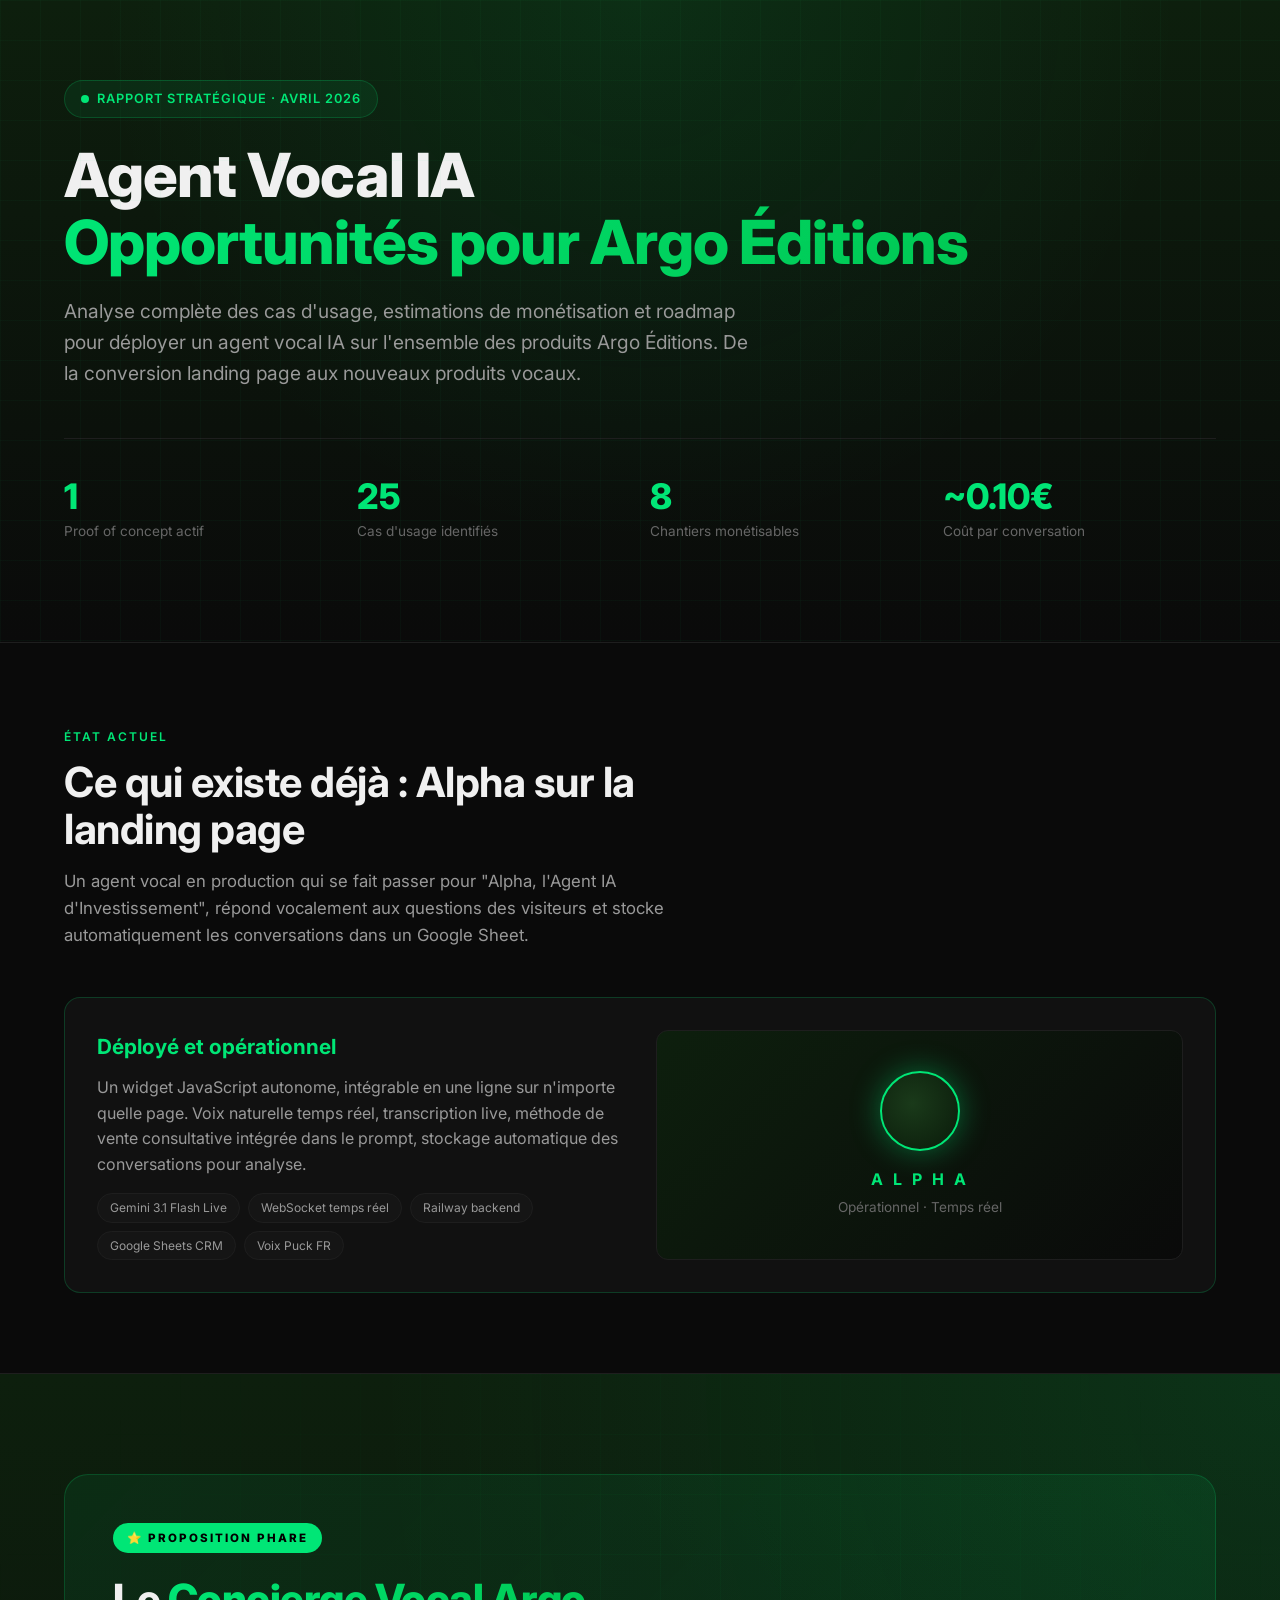
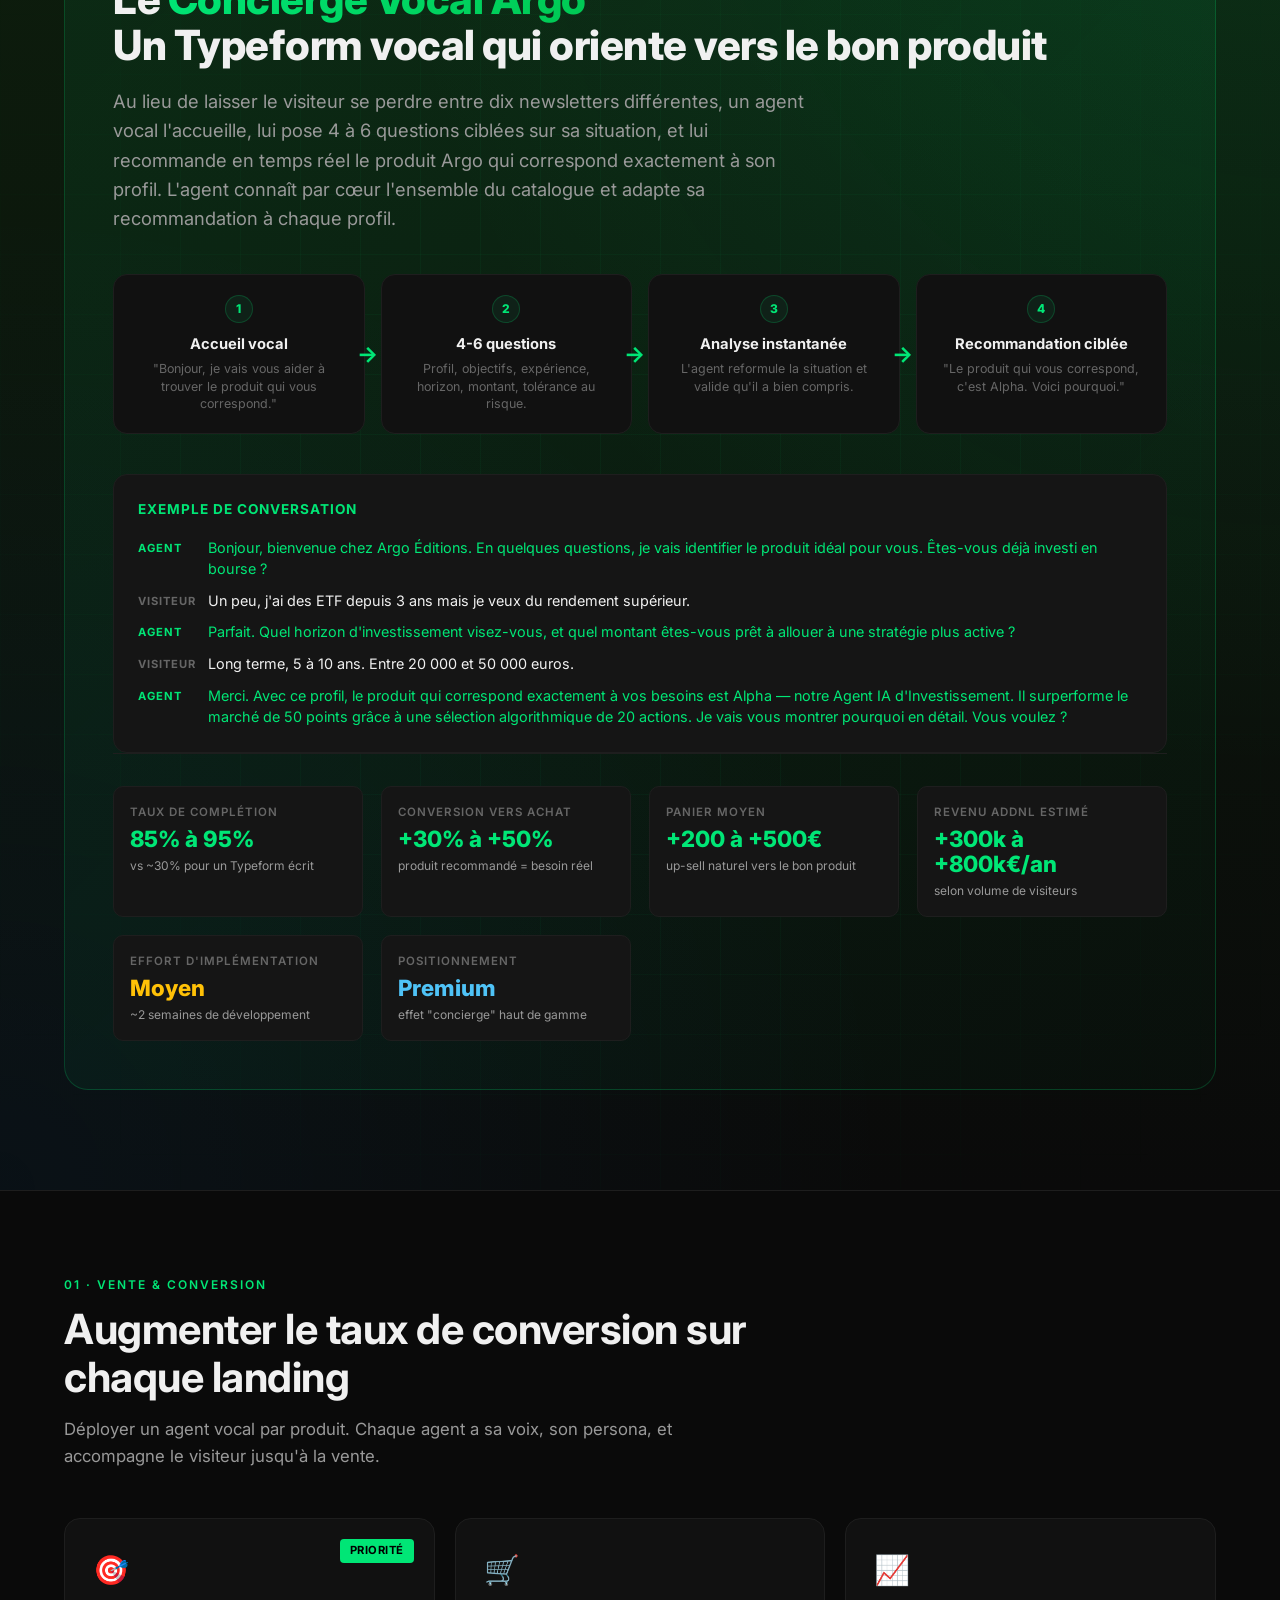
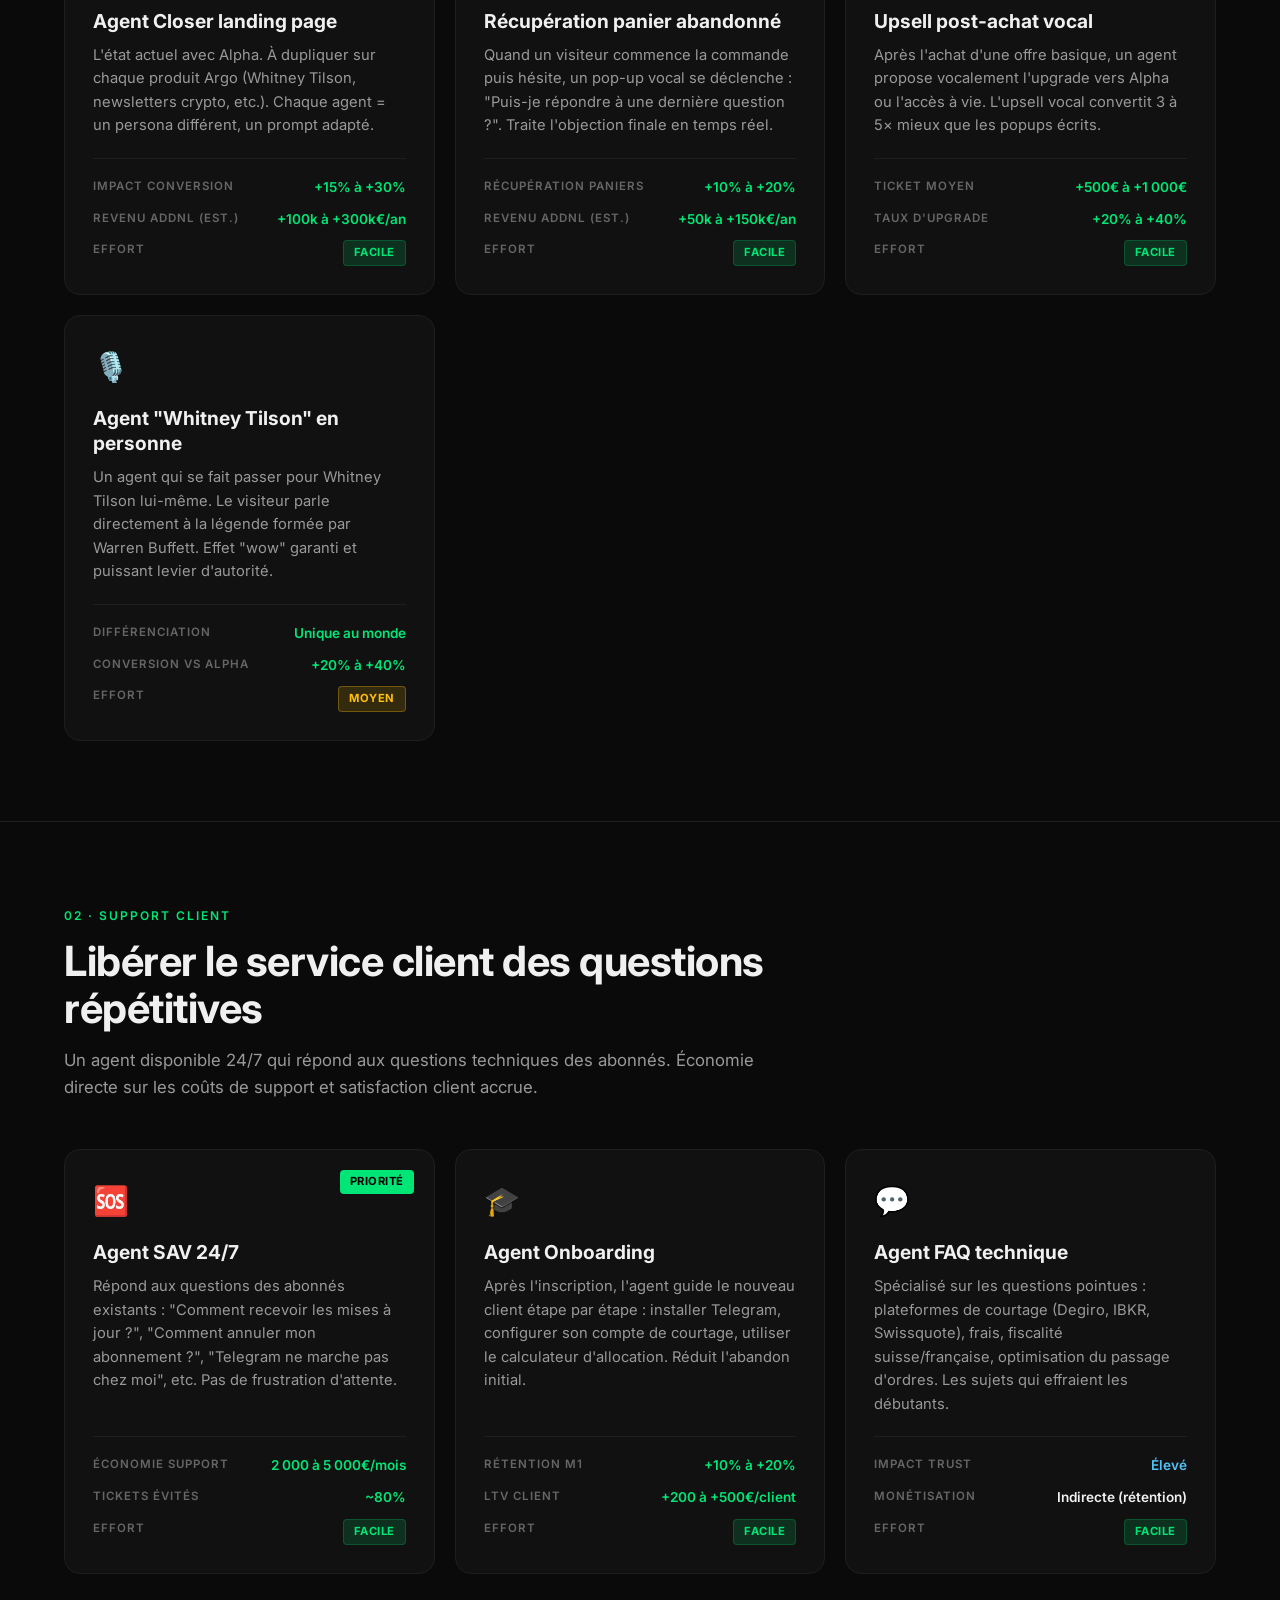
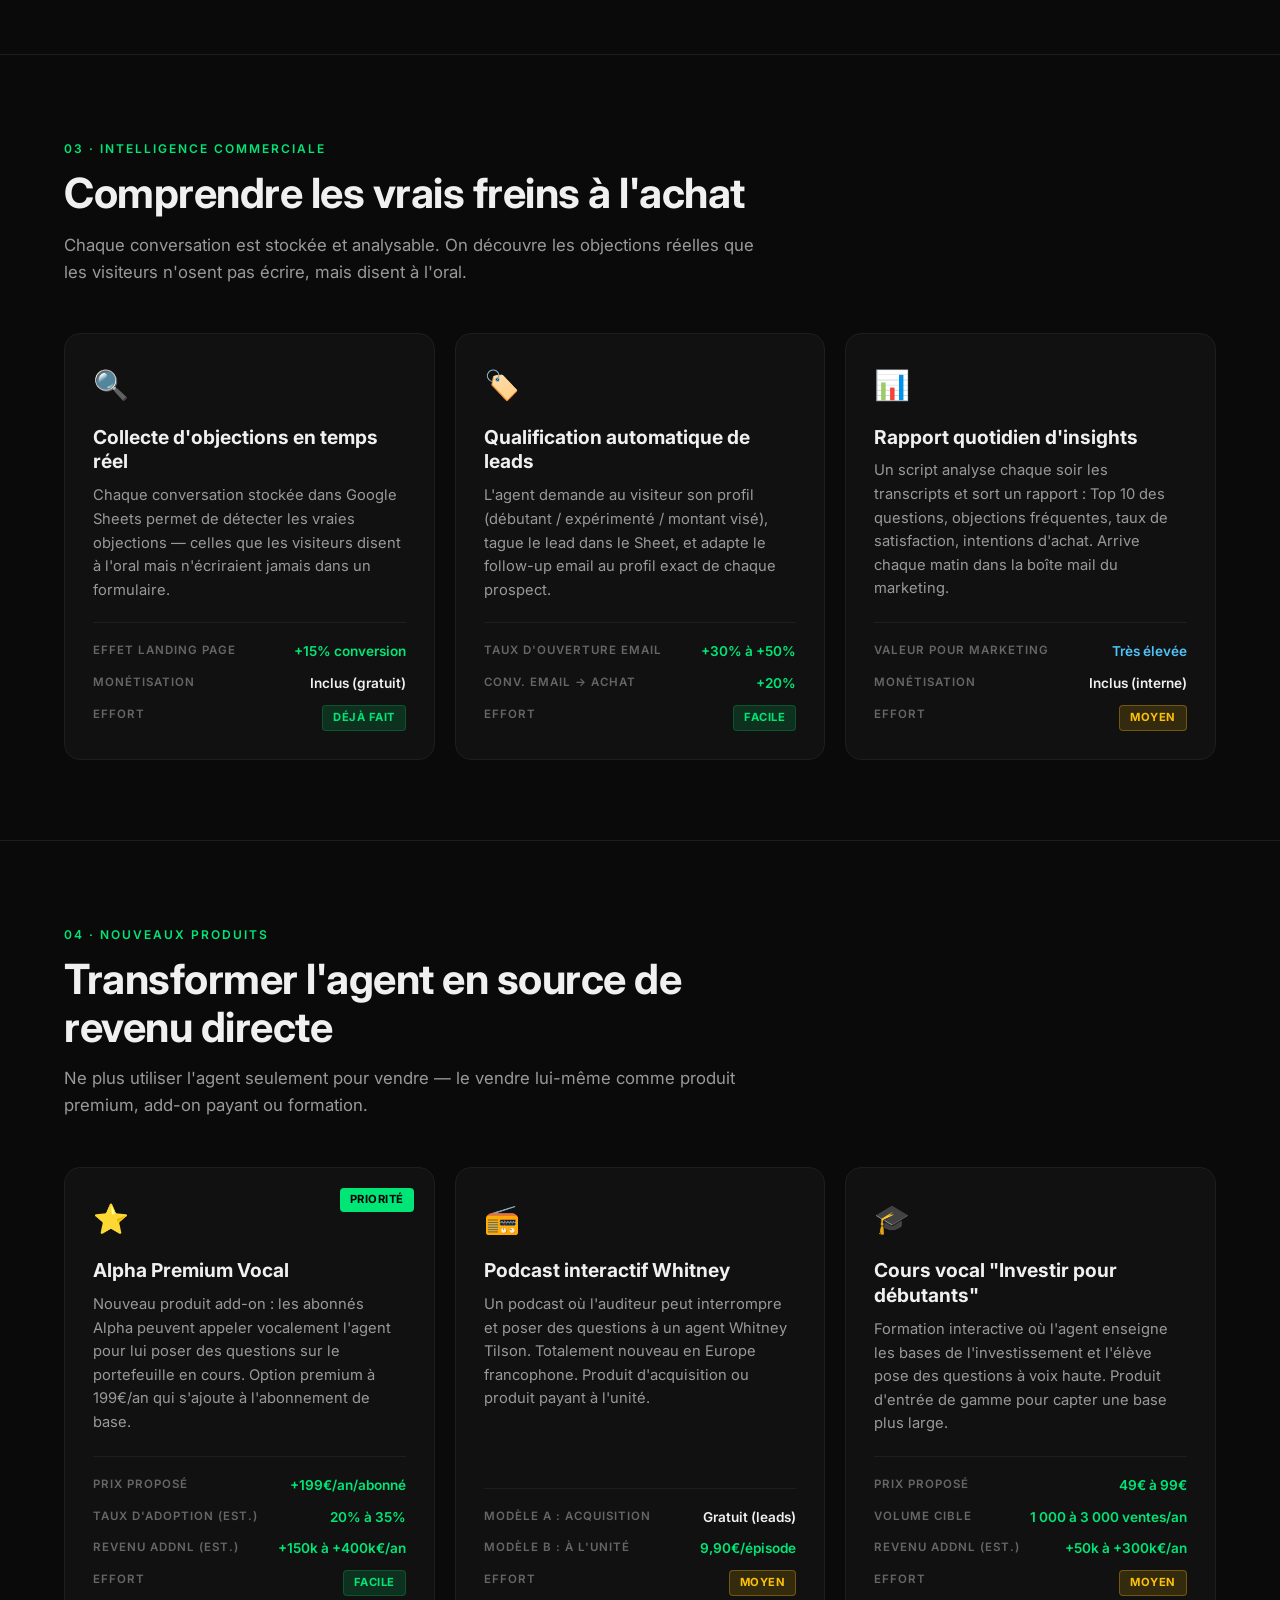
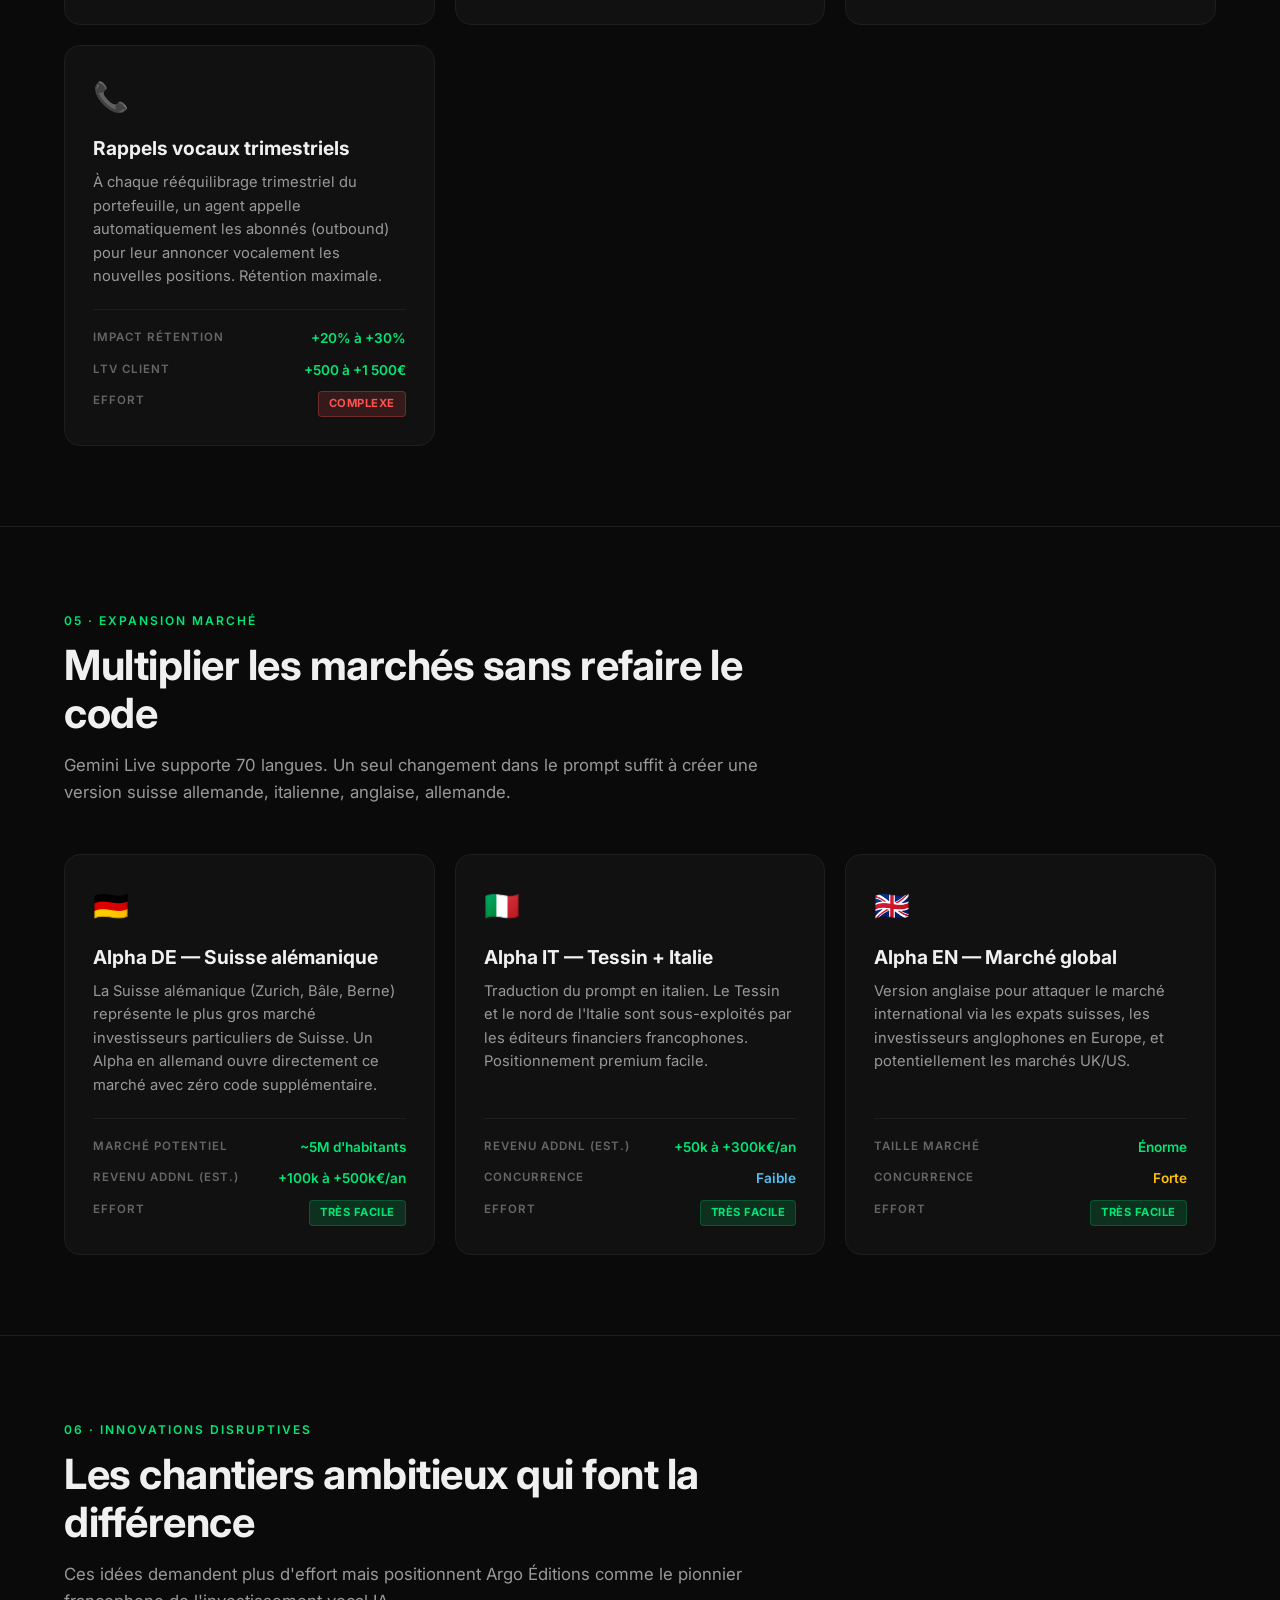
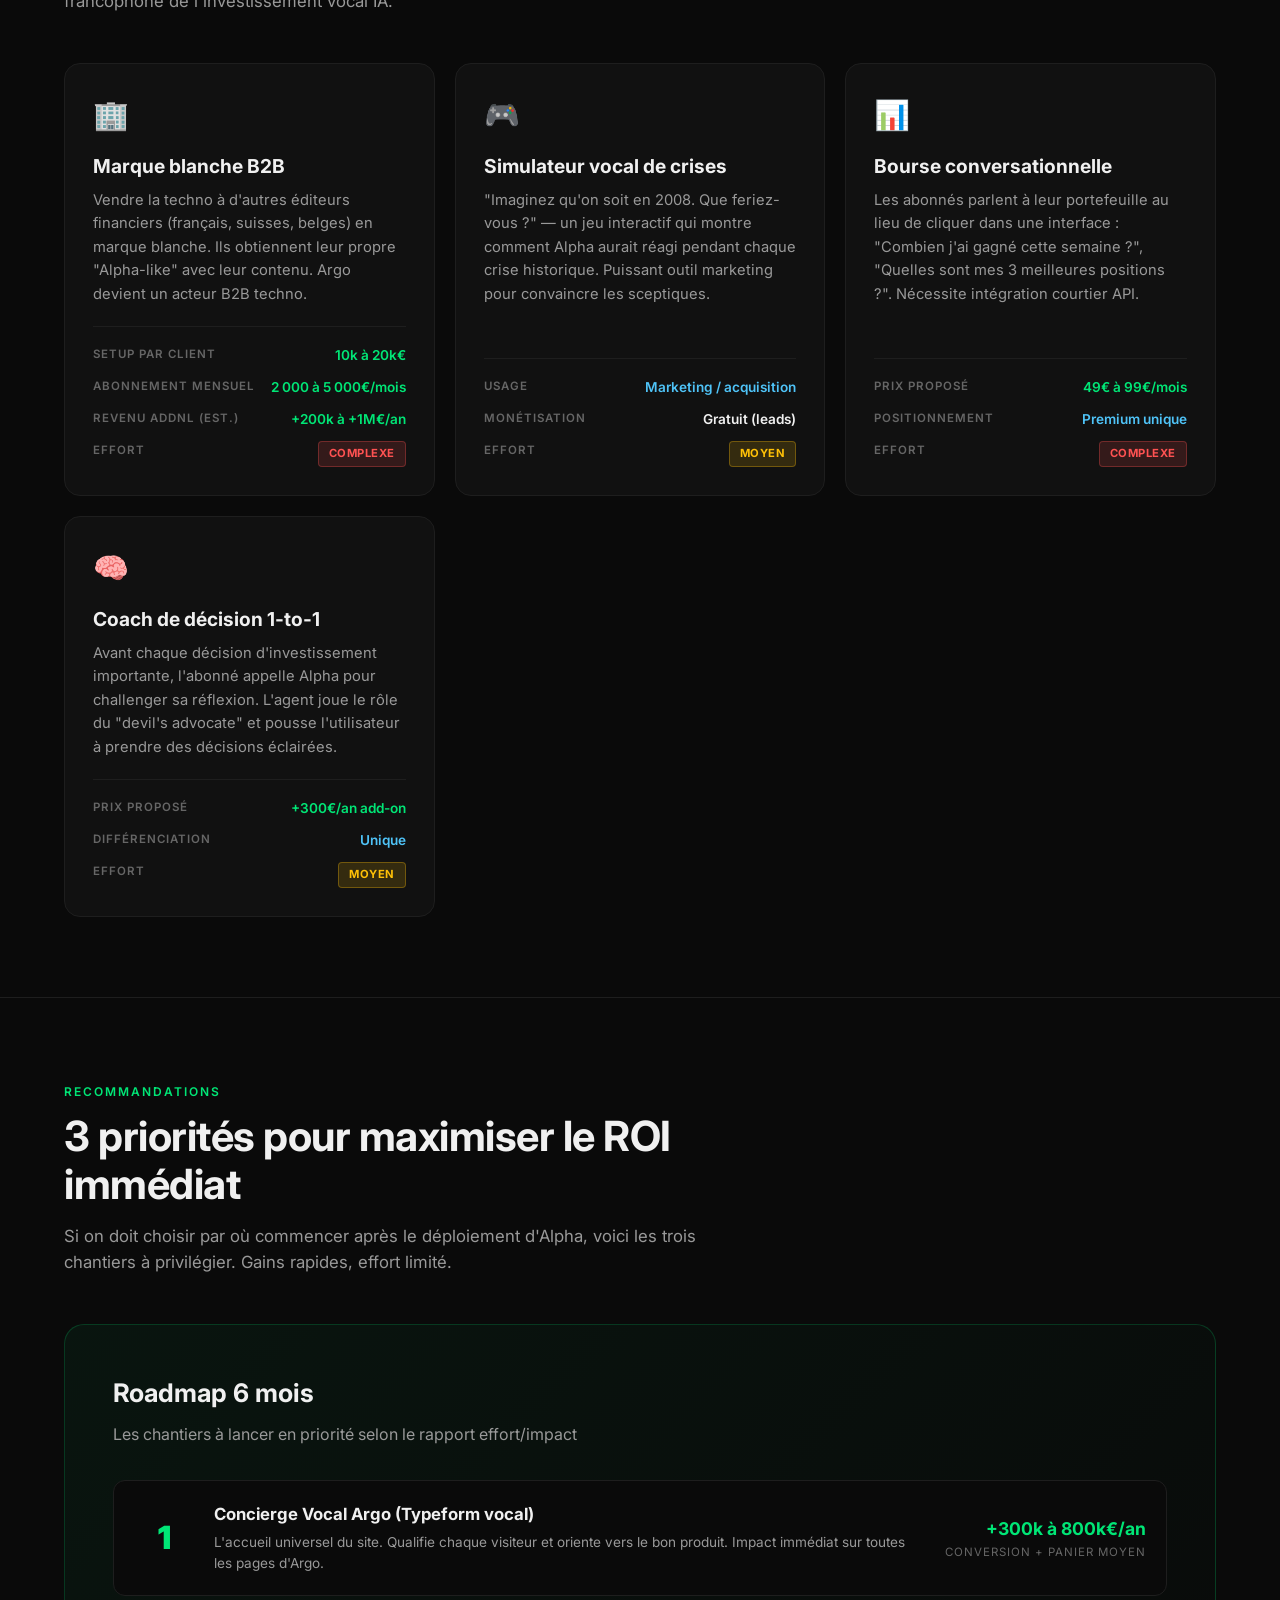
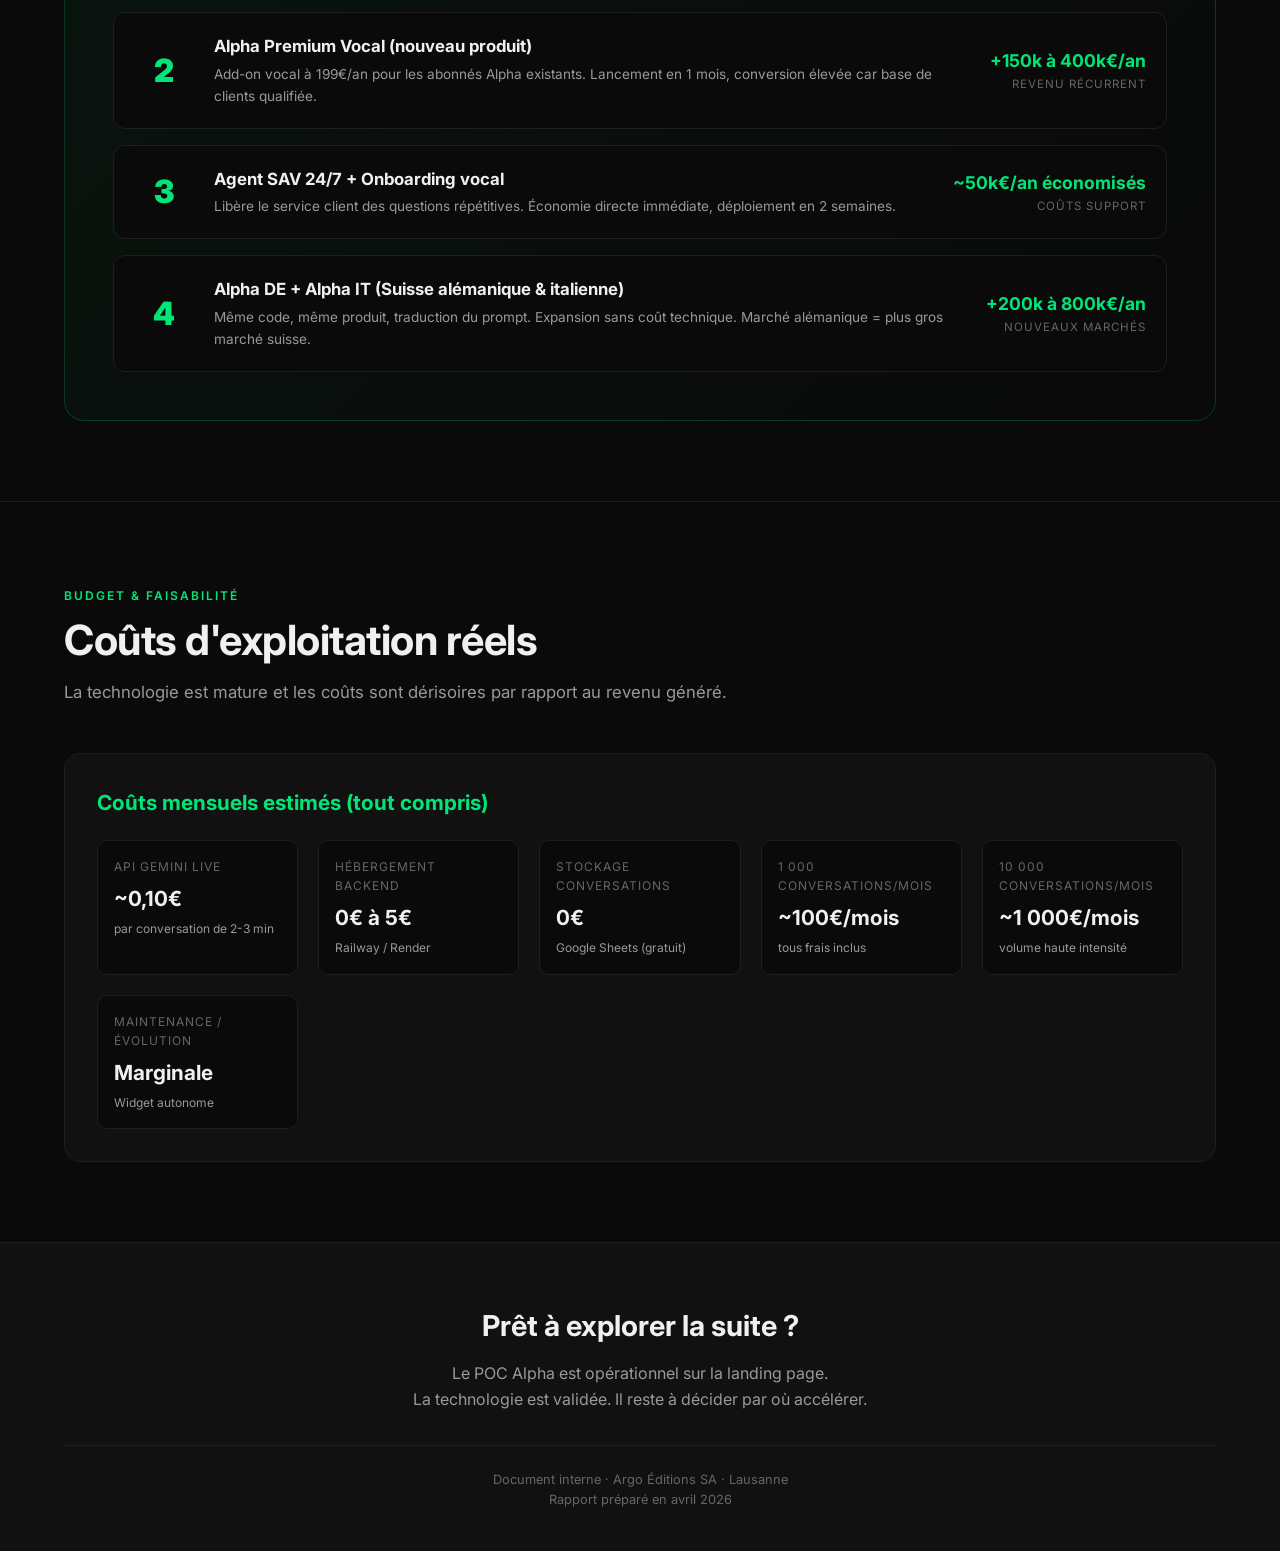
==== commit bc2961c5: "Add flagship section: Concierge Vocal Argo (Typeform vocal) Co-Authored-By: Claude Opus 4.6 (1M cont" ====
--- a/presentation/index.html
+++ b/presentation/index.html
@@ -499,6 +499,263 @@
       margin-top: 4px;
     }
 
+    /* ============ FLAGSHIP ============ */
+    .flagship-section {
+      background: radial-gradient(ellipse at top right, rgba(0, 230, 118, 0.1) 0%, transparent 50%),
+                  radial-gradient(ellipse at bottom left, rgba(0, 150, 255, 0.05) 0%, transparent 50%),
+                  linear-gradient(180deg, #0d1f0d 0%, #0a0a0a 100%);
+      padding: 100px 0;
+      position: relative;
+      overflow: hidden;
+    }
+
+    .flagship-section::before {
+      content: "";
+      position: absolute;
+      top: 0;
+      left: 0;
+      right: 0;
+      bottom: 0;
+      background-image:
+        linear-gradient(rgba(0, 230, 118, 0.04) 1px, transparent 1px),
+        linear-gradient(90deg, rgba(0, 230, 118, 0.04) 1px, transparent 1px);
+      background-size: 60px 60px;
+      pointer-events: none;
+      mask-image: radial-gradient(ellipse at center, black 40%, transparent 90%);
+      -webkit-mask-image: radial-gradient(ellipse at center, black 40%, transparent 90%);
+    }
+
+    .flagship-box {
+      background: linear-gradient(135deg, rgba(0, 230, 118, 0.08), rgba(0, 230, 118, 0.02));
+      border: 1px solid var(--green-border);
+      border-radius: 24px;
+      padding: 48px;
+      position: relative;
+      overflow: hidden;
+    }
+
+    .flagship-box::before {
+      content: "";
+      position: absolute;
+      top: -50%;
+      right: -50%;
+      width: 200%;
+      height: 200%;
+      background: radial-gradient(circle at top right, rgba(0, 230, 118, 0.1), transparent 40%);
+      pointer-events: none;
+    }
+
+    .flagship-badge {
+      display: inline-flex;
+      align-items: center;
+      gap: 8px;
+      background: var(--green);
+      color: #000;
+      padding: 6px 14px;
+      border-radius: 50px;
+      font-size: 0.72rem;
+      font-weight: 800;
+      letter-spacing: 2px;
+      text-transform: uppercase;
+      margin-bottom: 24px;
+      position: relative;
+      z-index: 1;
+    }
+
+    .flagship-box h2 {
+      font-size: clamp(1.8rem, 4vw, 2.6rem);
+      font-weight: 800;
+      line-height: 1.1;
+      margin-bottom: 18px;
+      letter-spacing: -0.5px;
+      position: relative;
+      z-index: 1;
+    }
+
+    .flagship-box h2 span {
+      background: linear-gradient(135deg, #00e676, #00c853);
+      -webkit-background-clip: text;
+      -webkit-text-fill-color: transparent;
+      background-clip: text;
+    }
+
+    .flagship-box > p.lead {
+      font-size: 1.15rem;
+      color: var(--text-dim);
+      max-width: 700px;
+      margin-bottom: 40px;
+      line-height: 1.6;
+      position: relative;
+      z-index: 1;
+    }
+
+    .flagship-flow {
+      display: grid;
+      grid-template-columns: repeat(4, 1fr);
+      gap: 16px;
+      margin-bottom: 40px;
+      position: relative;
+      z-index: 1;
+    }
+
+    .flow-step {
+      background: var(--bg-2);
+      border: 1px solid var(--border);
+      border-radius: 14px;
+      padding: 20px 16px;
+      text-align: center;
+      position: relative;
+    }
+
+    .flow-step::after {
+      content: "→";
+      position: absolute;
+      right: -14px;
+      top: 50%;
+      transform: translateY(-50%);
+      color: var(--green);
+      font-size: 1.4rem;
+      font-weight: 700;
+      z-index: 2;
+    }
+
+    .flow-step:last-child::after {
+      display: none;
+    }
+
+    .flow-step .step-num {
+      display: inline-flex;
+      align-items: center;
+      justify-content: center;
+      width: 28px;
+      height: 28px;
+      background: var(--green-dim);
+      color: var(--green);
+      border-radius: 50%;
+      font-size: 0.75rem;
+      font-weight: 800;
+      margin-bottom: 10px;
+      border: 1px solid var(--green-border);
+    }
+
+    .flow-step .step-title {
+      font-size: 0.92rem;
+      font-weight: 700;
+      margin-bottom: 4px;
+    }
+
+    .flow-step .step-desc {
+      font-size: 0.78rem;
+      color: var(--text-subtle);
+      line-height: 1.4;
+    }
+
+    .flagship-metrics {
+      display: grid;
+      grid-template-columns: repeat(auto-fit, minmax(200px, 1fr));
+      gap: 18px;
+      padding-top: 32px;
+      border-top: 1px solid var(--border);
+      position: relative;
+      z-index: 1;
+    }
+
+    .metric-box {
+      padding: 16px;
+      background: var(--bg-3);
+      border-radius: 10px;
+      border: 1px solid var(--border);
+    }
+
+    .metric-box .metric-label {
+      font-size: 0.72rem;
+      color: var(--text-subtle);
+      text-transform: uppercase;
+      letter-spacing: 1px;
+      margin-bottom: 6px;
+      font-weight: 600;
+    }
+
+    .metric-box .metric-value {
+      font-size: 1.4rem;
+      font-weight: 800;
+      color: var(--green);
+      line-height: 1.1;
+    }
+
+    .metric-box .metric-note {
+      font-size: 0.75rem;
+      color: var(--text-dim);
+      margin-top: 4px;
+    }
+
+    .flagship-example {
+      background: var(--bg-3);
+      border: 1px solid var(--border);
+      border-radius: 14px;
+      padding: 24px;
+      margin-top: 32px;
+      position: relative;
+      z-index: 1;
+    }
+
+    .flagship-example h4 {
+      font-size: 0.85rem;
+      color: var(--green);
+      text-transform: uppercase;
+      letter-spacing: 1px;
+      margin-bottom: 16px;
+    }
+
+    .dialogue {
+      display: flex;
+      flex-direction: column;
+      gap: 10px;
+    }
+
+    .dialogue-line {
+      display: flex;
+      gap: 10px;
+      align-items: flex-start;
+    }
+
+    .dialogue-role {
+      font-size: 0.7rem;
+      color: var(--text-subtle);
+      text-transform: uppercase;
+      letter-spacing: 1px;
+      min-width: 60px;
+      padding-top: 3px;
+      font-weight: 700;
+    }
+
+    .dialogue-role.alpha {
+      color: var(--green);
+    }
+
+    .dialogue-text {
+      flex: 1;
+      font-size: 0.9rem;
+      line-height: 1.5;
+      color: var(--text);
+    }
+
+    .dialogue-text.bot {
+      color: var(--green);
+    }
+
+    @media (max-width: 768px) {
+      .flagship-box {
+        padding: 28px 20px;
+      }
+      .flagship-flow {
+        grid-template-columns: 1fr 1fr;
+      }
+      .flow-step::after {
+        display: none;
+      }
+    }
+
     /* ============ FOOTER ============ */
     footer {
       padding: 60px 0 40px;
@@ -573,11 +830,11 @@
           <div class="label">Proof of concept actif</div>
         </div>
         <div class="hero-stat">
-          <div class="number">24</div>
+          <div class="number">25</div>
           <div class="label">Cas d'usage identifiés</div>
         </div>
         <div class="hero-stat">
-          <div class="number">7</div>
+          <div class="number">8</div>
           <div class="label">Chantiers monétisables</div>
         </div>
         <div class="hero-stat">
@@ -618,6 +875,104 @@
     </div>
   </section>
 
+  <!-- ============ PROPOSITION PHARE : CONCIERGE VOCAL ============ -->
+  <section class="flagship-section">
+    <div class="container">
+      <div class="flagship-box">
+        <div class="flagship-badge">⭐ Proposition phare</div>
+        <h2>Le <span>Concierge Vocal Argo</span><br>Un Typeform vocal qui oriente vers le bon produit</h2>
+        <p class="lead">
+          Au lieu de laisser le visiteur se perdre entre dix newsletters différentes,
+          un agent vocal l'accueille, lui pose 4 à 6 questions ciblées sur sa situation,
+          et lui recommande en temps réel le produit Argo qui correspond exactement à son profil.
+          L'agent connaît par cœur l'ensemble du catalogue et adapte sa recommandation à chaque profil.
+        </p>
+
+        <div class="flagship-flow">
+          <div class="flow-step">
+            <div class="step-num">1</div>
+            <div class="step-title">Accueil vocal</div>
+            <div class="step-desc">"Bonjour, je vais vous aider à trouver le produit qui vous correspond."</div>
+          </div>
+          <div class="flow-step">
+            <div class="step-num">2</div>
+            <div class="step-title">4-6 questions</div>
+            <div class="step-desc">Profil, objectifs, expérience, horizon, montant, tolérance au risque.</div>
+          </div>
+          <div class="flow-step">
+            <div class="step-num">3</div>
+            <div class="step-title">Analyse instantanée</div>
+            <div class="step-desc">L'agent reformule la situation et valide qu'il a bien compris.</div>
+          </div>
+          <div class="flow-step">
+            <div class="step-num">4</div>
+            <div class="step-title">Recommandation ciblée</div>
+            <div class="step-desc">"Le produit qui vous correspond, c'est Alpha. Voici pourquoi."</div>
+          </div>
+        </div>
+
+        <div class="flagship-example">
+          <h4>Exemple de conversation</h4>
+          <div class="dialogue">
+            <div class="dialogue-line">
+              <div class="dialogue-role alpha">Agent</div>
+              <div class="dialogue-text bot">Bonjour, bienvenue chez Argo Éditions. En quelques questions, je vais identifier le produit idéal pour vous. Êtes-vous déjà investi en bourse ?</div>
+            </div>
+            <div class="dialogue-line">
+              <div class="dialogue-role">Visiteur</div>
+              <div class="dialogue-text">Un peu, j'ai des ETF depuis 3 ans mais je veux du rendement supérieur.</div>
+            </div>
+            <div class="dialogue-line">
+              <div class="dialogue-role alpha">Agent</div>
+              <div class="dialogue-text bot">Parfait. Quel horizon d'investissement visez-vous, et quel montant êtes-vous prêt à allouer à une stratégie plus active ?</div>
+            </div>
+            <div class="dialogue-line">
+              <div class="dialogue-role">Visiteur</div>
+              <div class="dialogue-text">Long terme, 5 à 10 ans. Entre 20 000 et 50 000 euros.</div>
+            </div>
+            <div class="dialogue-line">
+              <div class="dialogue-role alpha">Agent</div>
+              <div class="dialogue-text bot">Merci. Avec ce profil, le produit qui correspond exactement à vos besoins est Alpha — notre Agent IA d'Investissement. Il surperforme le marché de 50 points grâce à une sélection algorithmique de 20 actions. Je vais vous montrer pourquoi en détail. Vous voulez ?</div>
+            </div>
+          </div>
+        </div>
+
+        <div class="flagship-metrics">
+          <div class="metric-box">
+            <div class="metric-label">Taux de complétion</div>
+            <div class="metric-value">85% à 95%</div>
+            <div class="metric-note">vs ~30% pour un Typeform écrit</div>
+          </div>
+          <div class="metric-box">
+            <div class="metric-label">Conversion vers achat</div>
+            <div class="metric-value">+30% à +50%</div>
+            <div class="metric-note">produit recommandé = besoin réel</div>
+          </div>
+          <div class="metric-box">
+            <div class="metric-label">Panier moyen</div>
+            <div class="metric-value">+200 à +500€</div>
+            <div class="metric-note">up-sell naturel vers le bon produit</div>
+          </div>
+          <div class="metric-box">
+            <div class="metric-label">Revenu addnl estimé</div>
+            <div class="metric-value">+300k à +800k€/an</div>
+            <div class="metric-note">selon volume de visiteurs</div>
+          </div>
+          <div class="metric-box">
+            <div class="metric-label">Effort d'implémentation</div>
+            <div class="metric-value" style="color: var(--yellow);">Moyen</div>
+            <div class="metric-note">~2 semaines de développement</div>
+          </div>
+          <div class="metric-box">
+            <div class="metric-label">Positionnement</div>
+            <div class="metric-value" style="color: var(--blue);">Premium</div>
+            <div class="metric-note">effet "concierge" haut de gamme</div>
+          </div>
+        </div>
+      </div>
+    </div>
+  </section>
+
   <!-- ============ CATÉGORIE 1 : VENTE ============ -->
   <section>
     <div class="container">
@@ -1161,12 +1516,12 @@
           <div class="priority-item">
             <div class="priority-rank">1</div>
             <div class="priority-content">
-              <h4>Agent SAV 24/7 + Onboarding vocal</h4>
-              <p>Libère le service client des questions répétitives. Économie directe immédiate, déploiement en 2 semaines.</p>
+              <h4>Concierge Vocal Argo (Typeform vocal)</h4>
+              <p>L'accueil universel du site. Qualifie chaque visiteur et oriente vers le bon produit. Impact immédiat sur toutes les pages d'Argo.</p>
             </div>
             <div class="priority-roi">
-              <div class="amount">~50k€/an économisés</div>
-              <div class="label">Coûts support</div>
+              <div class="amount">+300k à 800k€/an</div>
+              <div class="label">Conversion + panier moyen</div>
             </div>
           </div>
 
@@ -1184,6 +1539,18 @@
 
           <div class="priority-item">
             <div class="priority-rank">3</div>
+            <div class="priority-content">
+              <h4>Agent SAV 24/7 + Onboarding vocal</h4>
+              <p>Libère le service client des questions répétitives. Économie directe immédiate, déploiement en 2 semaines.</p>
+            </div>
+            <div class="priority-roi">
+              <div class="amount">~50k€/an économisés</div>
+              <div class="label">Coûts support</div>
+            </div>
+          </div>
+
+          <div class="priority-item">
+            <div class="priority-rank">4</div>
             <div class="priority-content">
               <h4>Alpha DE + Alpha IT (Suisse alémanique &amp; italienne)</h4>
               <p>Même code, même produit, traduction du prompt. Expansion sans coût technique. Marché alémanique = plus gros marché suisse.</p>
